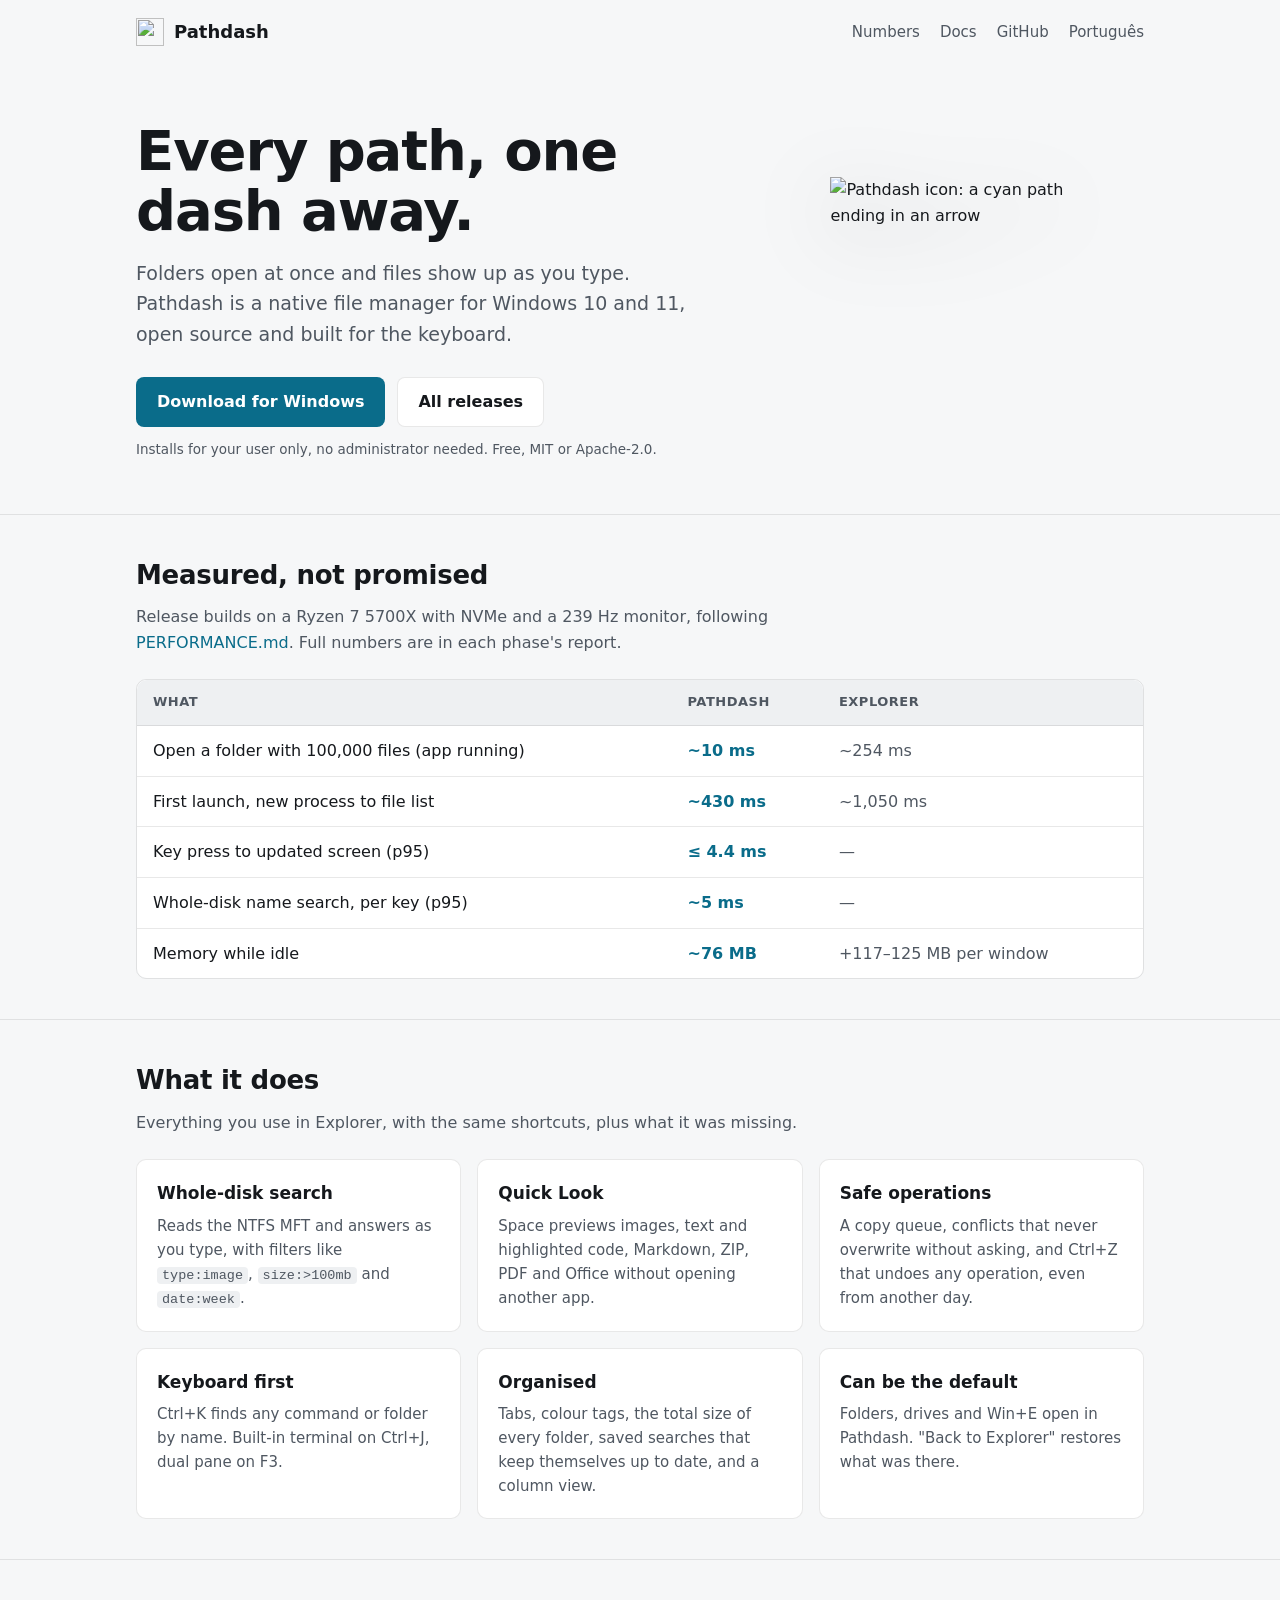
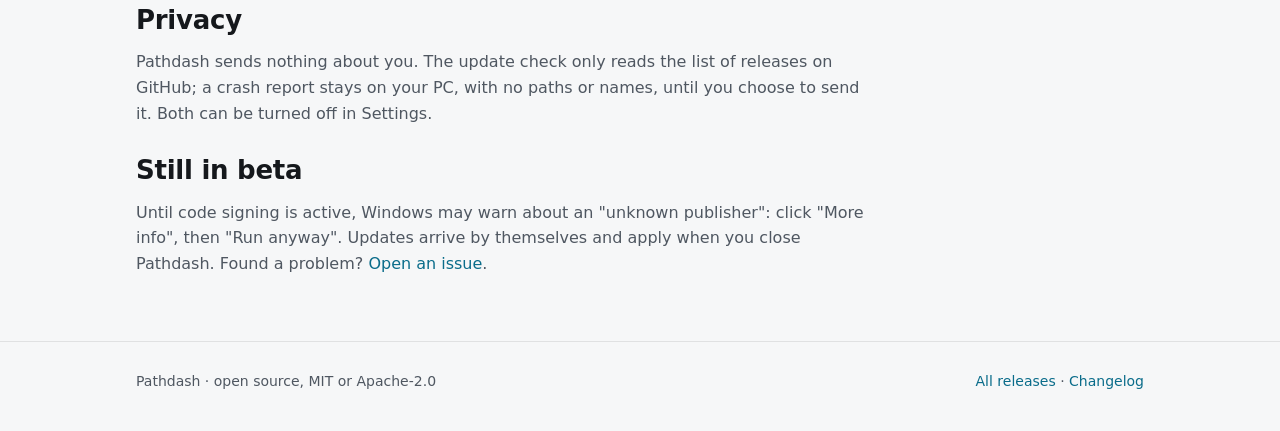
==== site/en/index.html @ e40c9ea8 "T5.3: site do projeto no GitHub Pages (português e inglês) com o guia gerado do GUIA.md" ====
<!doctype html>
<html lang="en">
<head>
<meta charset="utf-8">
<meta name="viewport" content="width=device-width, initial-scale=1">
<title>Pathdash — file manager for Windows</title>
<meta name="description" content="Every path, one dash away. A native, open source file manager for Windows 10 and 11: folders open at once and files show up as you type.">
<link rel="icon" href="../favicon.ico">
<link rel="alternate" hreflang="pt-BR" href="../">
<link rel="stylesheet" href="../style.css">
</head>
<body>
<header class="wrap top">
  <a class="brand" href="./"><img src="../logo.png" alt="">Pathdash</a>
  <nav class="nav">
    <a href="#numbers" class="hide-sm">Numbers</a>
    <a href="https://github.com/heapwraith/fx#readme">Docs</a>
    <a href="https://github.com/heapwraith/fx">GitHub</a>
    <a href="../" hreflang="pt-BR" lang="pt-BR">Português</a>
  </nav>
</header>

<main>
  <div class="wrap hero">
    <div>
      <h1>Every path, one dash away.</h1>
      <p class="lead">Folders open at once and files show up as you type. Pathdash is a native file manager for Windows 10 and 11, open source and built for the keyboard.</p>
      <div class="actions">
        <a class="btn primary" data-download href="https://github.com/heapwraith/fx/releases">Download for Windows</a>
        <a class="btn" href="https://github.com/heapwraith/fx/releases">All releases</a>
      </div>
      <p class="fine"><span lang="en" data-version="Version {v} · {arch} installer, {mb} MB · " hidden></span>Installs for your user only, no administrator needed. Free, MIT or Apache-2.0.</p>
    </div>
    <div class="art"><img src="../logo.png" width="128" height="128" alt="Pathdash icon: a cyan path ending in an arrow"></div>
  </div>

  <section id="numbers">
    <div class="wrap">
      <h2>Measured, not promised</h2>
      <p class="sub">Release builds on a Ryzen 7 5700X with NVMe and a 239 Hz monitor, following <a href="https://github.com/heapwraith/fx/blob/main/docs/PERFORMANCE.md">PERFORMANCE.md</a>. Full numbers are in each phase's report.</p>
      <div class="table-scroll">
        <table class="nums">
          <thead><tr><th>What</th><th>Pathdash</th><th>Explorer</th></tr></thead>
          <tbody>
            <tr><td>Open a folder with 100,000 files (app running)</td><td class="us">~10 ms</td><td class="them">~254 ms</td></tr>
            <tr><td>First launch, new process to file list</td><td class="us">~430 ms</td><td class="them">~1,050 ms</td></tr>
            <tr><td>Key press to updated screen (p95)</td><td class="us">≤ 4.4 ms</td><td class="them">—</td></tr>
            <tr><td>Whole-disk name search, per key (p95)</td><td class="us">~5 ms</td><td class="them">—</td></tr>
            <tr><td>Memory while idle</td><td class="us">~76 MB</td><td class="them">+117–125 MB per window</td></tr>
          </tbody>
        </table>
      </div>
    </div>
  </section>

  <section>
    <div class="wrap">
      <h2>What it does</h2>
      <p class="sub">Everything you use in Explorer, with the same shortcuts, plus what it was missing.</p>
      <div class="grid">
        <div class="card"><h3>Whole-disk search</h3><p>Reads the NTFS MFT and answers as you type, with filters like <code>type:image</code>, <code>size:&gt;100mb</code> and <code>date:week</code>.</p></div>
        <div class="card"><h3>Quick Look</h3><p>Space previews images, text and highlighted code, Markdown, ZIP, PDF and Office without opening another app.</p></div>
        <div class="card"><h3>Safe operations</h3><p>A copy queue, conflicts that never overwrite without asking, and Ctrl+Z that undoes any operation, even from another day.</p></div>
        <div class="card"><h3>Keyboard first</h3><p>Ctrl+K finds any command or folder by name. Built-in terminal on Ctrl+J, dual pane on F3.</p></div>
        <div class="card"><h3>Organised</h3><p>Tabs, colour tags, the total size of every folder, saved searches that keep themselves up to date, and a column view.</p></div>
        <div class="card"><h3>Can be the default</h3><p>Folders, drives and Win+E open in Pathdash. "Back to Explorer" restores what was there.</p></div>
      </div>
    </div>
  </section>

  <section>
    <div class="wrap">
      <h2>Privacy</h2>
      <p class="sub">Pathdash sends nothing about you. The update check only reads the list of releases on GitHub; a crash report stays on your PC, with no paths or names, until you choose to send it. Both can be turned off in Settings.</p>
      <h2>Still in beta</h2>
      <p class="sub">Until code signing is active, Windows may warn about an "unknown publisher": click "More info", then "Run anyway". Updates arrive by themselves and apply when you close Pathdash. Found a problem? <a href="https://github.com/heapwraith/fx/issues/new/choose">Open an issue</a>.</p>
    </div>
  </section>
</main>

<footer>
  <div class="wrap">
    <span>Pathdash · open source, MIT or Apache-2.0</span>
    <span><a href="https://github.com/heapwraith/fx/releases">All releases</a> · <a href="https://github.com/heapwraith/fx/blob/main/CHANGELOG.md">Changelog</a></span>
  </div>
</footer>
<script src="../download.js"></script>
</body>
</html>
---- site/style.css ----
/* Pathdash site. Brand: graphite plate, cyan path (fx-brand skill). Dark by
   default, like the app; light follows the system. */
:root {
  --bg: #121417;
  --surface: #1b1e23;
  --surface-2: #23272d;
  --text: #f1f3f5;
  --muted: #a9b0b9;
  --line: rgba(255, 255, 255, 0.08);
  --accent: #4cd7f0;
  --accent-ink: #04161b;
  --good: #4cd7f0;
  --radius: 10px;
  --max: 1040px;
  color-scheme: dark;
}
@media (prefers-color-scheme: light) {
  :root {
    --bg: #f6f7f8;
    --surface: #ffffff;
    --surface-2: #eef0f2;
    --text: #15181c;
    --muted: #4f5761;
    --line: rgba(0, 0, 0, 0.09);
    --accent: #0a6c8a;
    --accent-ink: #ffffff;
    --good: #0a6c8a;
    color-scheme: light;
  }
}

* { box-sizing: border-box; }
html { -webkit-text-size-adjust: 100%; }
body {
  margin: 0;
  background: var(--bg);
  color: var(--text);
  font: 16px/1.6 "Segoe UI Variable Text", "Segoe UI", system-ui, -apple-system, Roboto, sans-serif;
}
a { color: var(--accent); text-decoration: none; }
a:hover { text-decoration: underline; }
code, kbd {
  font-family: "Cascadia Mono", Consolas, ui-monospace, monospace;
  font-size: 0.9em;
}
kbd {
  padding: 1px 6px;
  border: 1px solid var(--line);
  border-bottom-width: 2px;
  border-radius: 5px;
  background: var(--surface-2);
  white-space: nowrap;
}
code { padding: 1px 5px; border-radius: 4px; background: var(--surface-2); }

.wrap { max-width: var(--max); margin: 0 auto; padding: 0 16px; }

/* Top bar */
.top {
  display: flex; flex-wrap: wrap; align-items: center; justify-content: space-between;
  gap: 16px; padding-top: 18px; padding-bottom: 18px;
}
.brand { display: flex; align-items: center; gap: 10px; color: var(--text); font-weight: 600; font-size: 18px; }
.brand:hover { text-decoration: none; }
.brand img { width: 28px; height: 28px; }
.nav { display: flex; gap: 20px; flex-wrap: wrap; font-size: 15px; }
.nav a { color: var(--muted); }
.nav a:hover { color: var(--text); text-decoration: none; }

/* Hero */
.hero { padding-top: 56px; padding-bottom: 40px; display: grid; gap: 40px; grid-template-columns: minmax(0, 1.2fr) minmax(0, 0.8fr); align-items: center; }
.hero h1 { font-size: clamp(34px, 6vw, 56px); line-height: 1.08; margin: 0 0 16px; letter-spacing: -0.02em; }
.hero p.lead { font-size: 19px; color: var(--muted); margin: 0 0 28px; max-width: 34em; }
.hero .art { display: flex; justify-content: center; }
.hero .art img { width: min(240px, 60vw); height: auto; filter: drop-shadow(0 18px 40px rgba(0, 0, 0, 0.35)); }
.actions { display: flex; gap: 12px; flex-wrap: wrap; align-items: center; }
.btn {
  display: inline-flex; align-items: center; gap: 8px;
  padding: 11px 20px; border-radius: 8px; font-weight: 600;
  border: 1px solid var(--line); background: var(--surface); color: var(--text);
}
.btn:hover { text-decoration: none; background: var(--surface-2); }
.btn.primary { background: var(--accent); color: var(--accent-ink); border-color: transparent; }
.btn.primary:hover { filter: brightness(1.08); background: var(--accent); }
.fine { font-size: 13.5px; color: var(--muted); margin-top: 12px; }

/* Sections */
section { padding: 40px 0; border-top: 1px solid var(--line); }
section h2 { font-size: 26px; margin: 0 0 8px; letter-spacing: -0.01em; }
section > .wrap > p.sub { color: var(--muted); margin: 0 0 24px; max-width: 46em; }

/* Numbers */
table.nums { width: 100%; border-collapse: collapse; background: var(--surface); border-radius: var(--radius); overflow: hidden; }
.nums th, .nums td { text-align: left; padding: 12px 16px; border-bottom: 1px solid var(--line); vertical-align: top; }
.nums thead th { font-size: 13px; text-transform: uppercase; letter-spacing: 0.04em; color: var(--muted); font-weight: 600; background: var(--surface-2); }
.nums tr:last-child td { border-bottom: 0; }
.nums td.us { color: var(--good); font-weight: 600; white-space: nowrap; }
.nums td.them { color: var(--muted); white-space: nowrap; }
.table-scroll { overflow-x: auto; border-radius: var(--radius); border: 1px solid var(--line); }

/* Features */
.grid { display: grid; grid-template-columns: repeat(3, minmax(0, 1fr)); gap: 16px; }
.card { background: var(--surface); border: 1px solid var(--line); border-radius: var(--radius); padding: 20px; }
.card h3 { margin: 0 0 6px; font-size: 17px; }
.card p { margin: 0; color: var(--muted); font-size: 15px; }

/* Guide page */
.doc { max-width: 760px; padding-top: 24px; padding-bottom: 64px; }
.doc pre, .doc table { max-width: 100%; }
.doc code { overflow-wrap: anywhere; }
.doc h1 { font-size: 36px; line-height: 1.15; letter-spacing: -0.02em; margin: 16px 0 12px; }
.doc h2 { font-size: 23px; margin: 40px 0 10px; padding-top: 8px; }
.doc h3 { font-size: 18px; margin: 28px 0 8px; }
.doc p, .doc li { color: var(--text); }
.doc table { width: 100%; border-collapse: collapse; margin: 12px 0 20px; font-size: 15px; }
.doc th, .doc td { text-align: left; padding: 8px 12px; border-bottom: 1px solid var(--line); vertical-align: top; }
.doc thead th { color: var(--muted); font-weight: 600; }
.doc pre { background: var(--surface); padding: 14px 16px; border-radius: 8px; overflow-x: auto; border: 1px solid var(--line); }
.doc pre code { background: none; padding: 0; }

footer { border-top: 1px solid var(--line); padding: 28px 0 40px; color: var(--muted); font-size: 14px; }
footer .wrap { display: flex; justify-content: space-between; gap: 16px; flex-wrap: wrap; }

@media (max-width: 820px) {
  .hero { grid-template-columns: minmax(0, 1fr); padding-top: 24px; gap: 24px; }
  .hero .art { order: -1; justify-content: flex-start; }
  .hero .art img { width: 96px; }
  .grid { grid-template-columns: minmax(0, 1fr); }
  .nav { gap: 14px; }
}
@media (max-width: 480px) {
  .nav a.hide-sm { display: none; }
  .top { padding-top: 14px; padding-bottom: 14px; }
  .brand { font-size: 16px; }
}
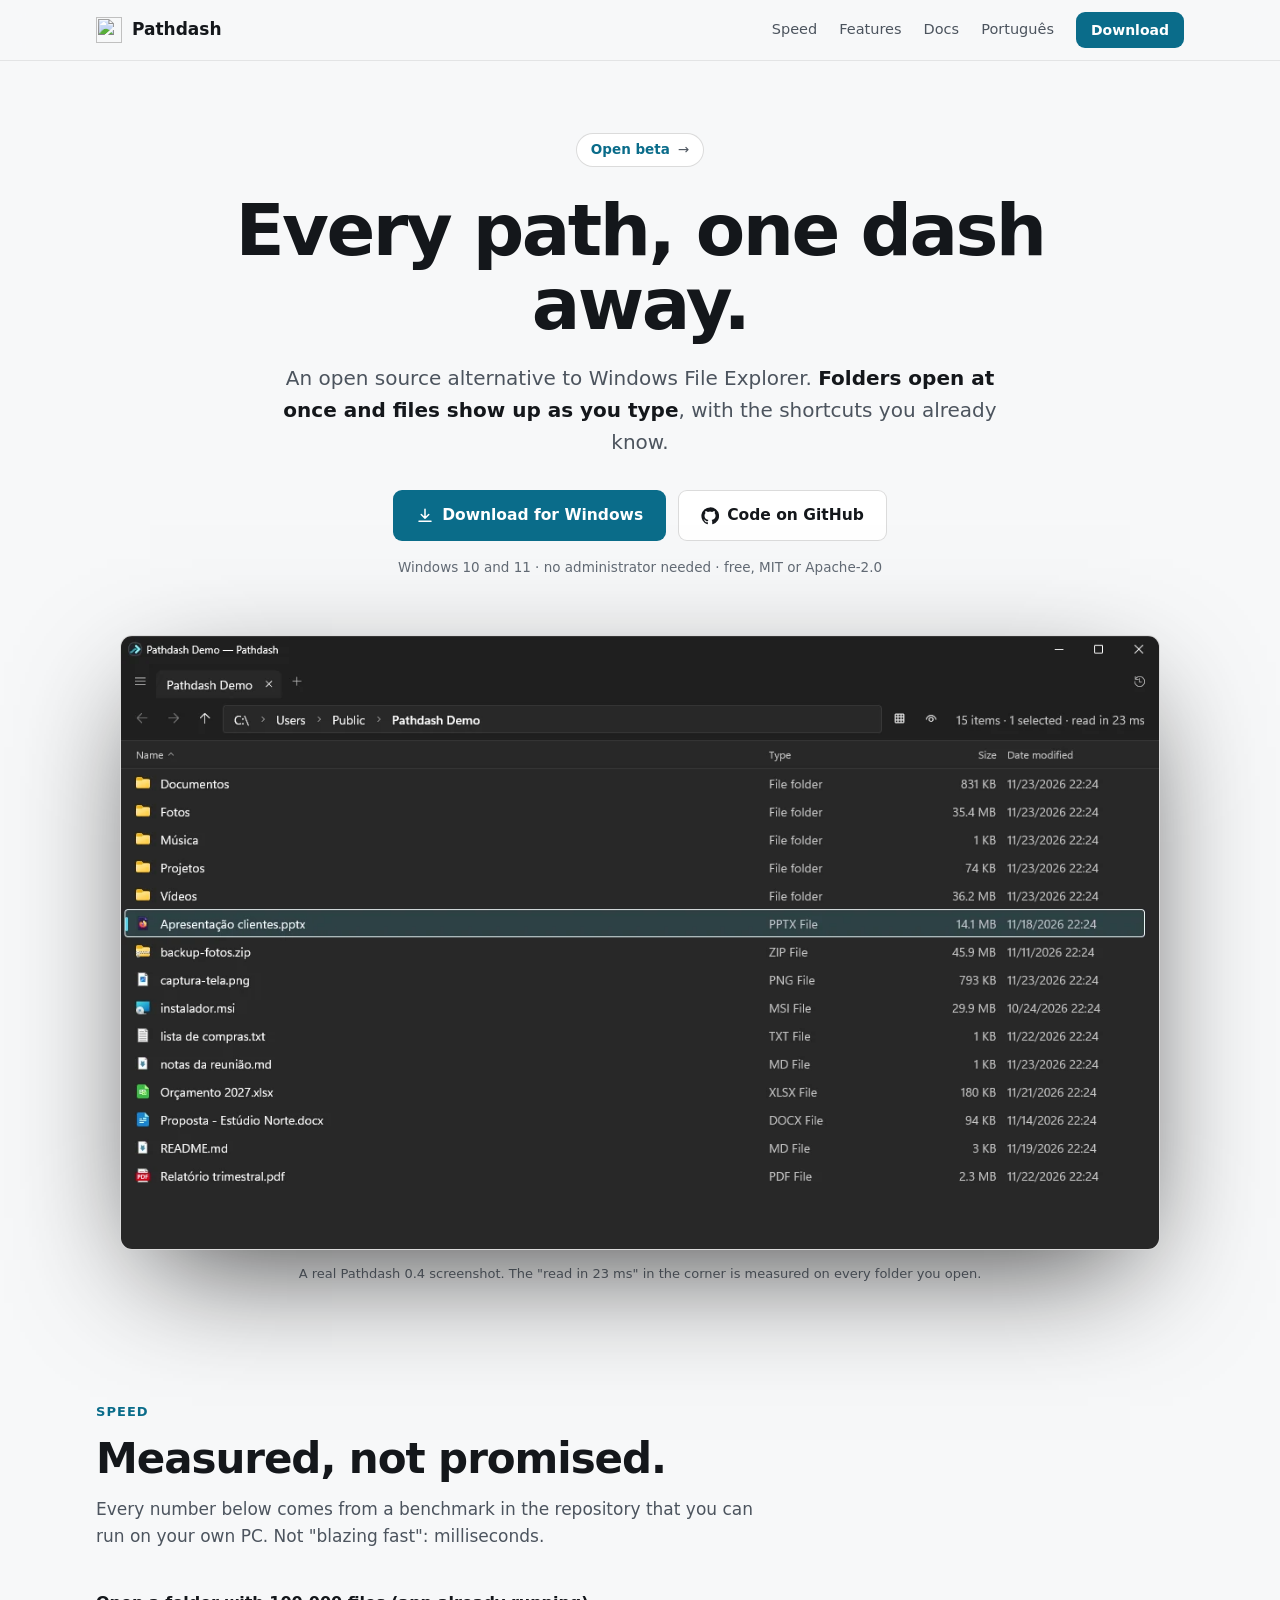
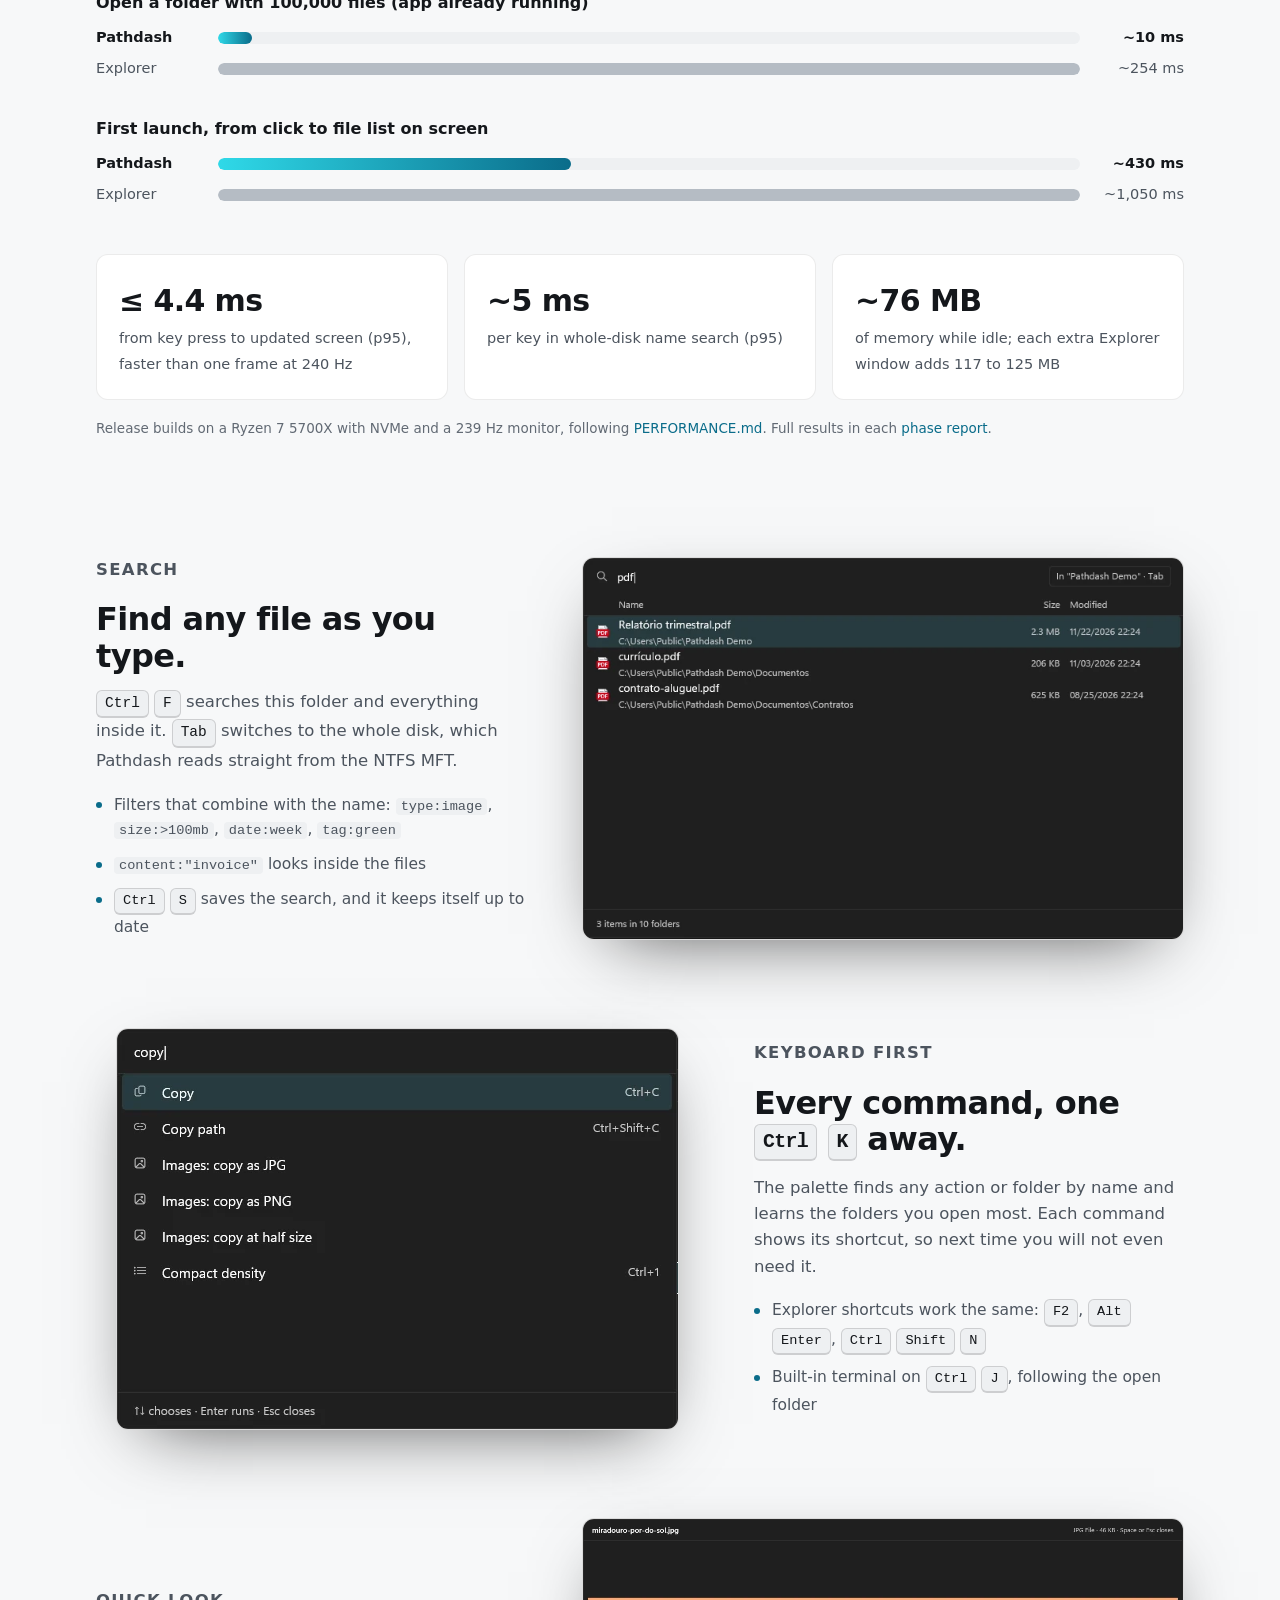
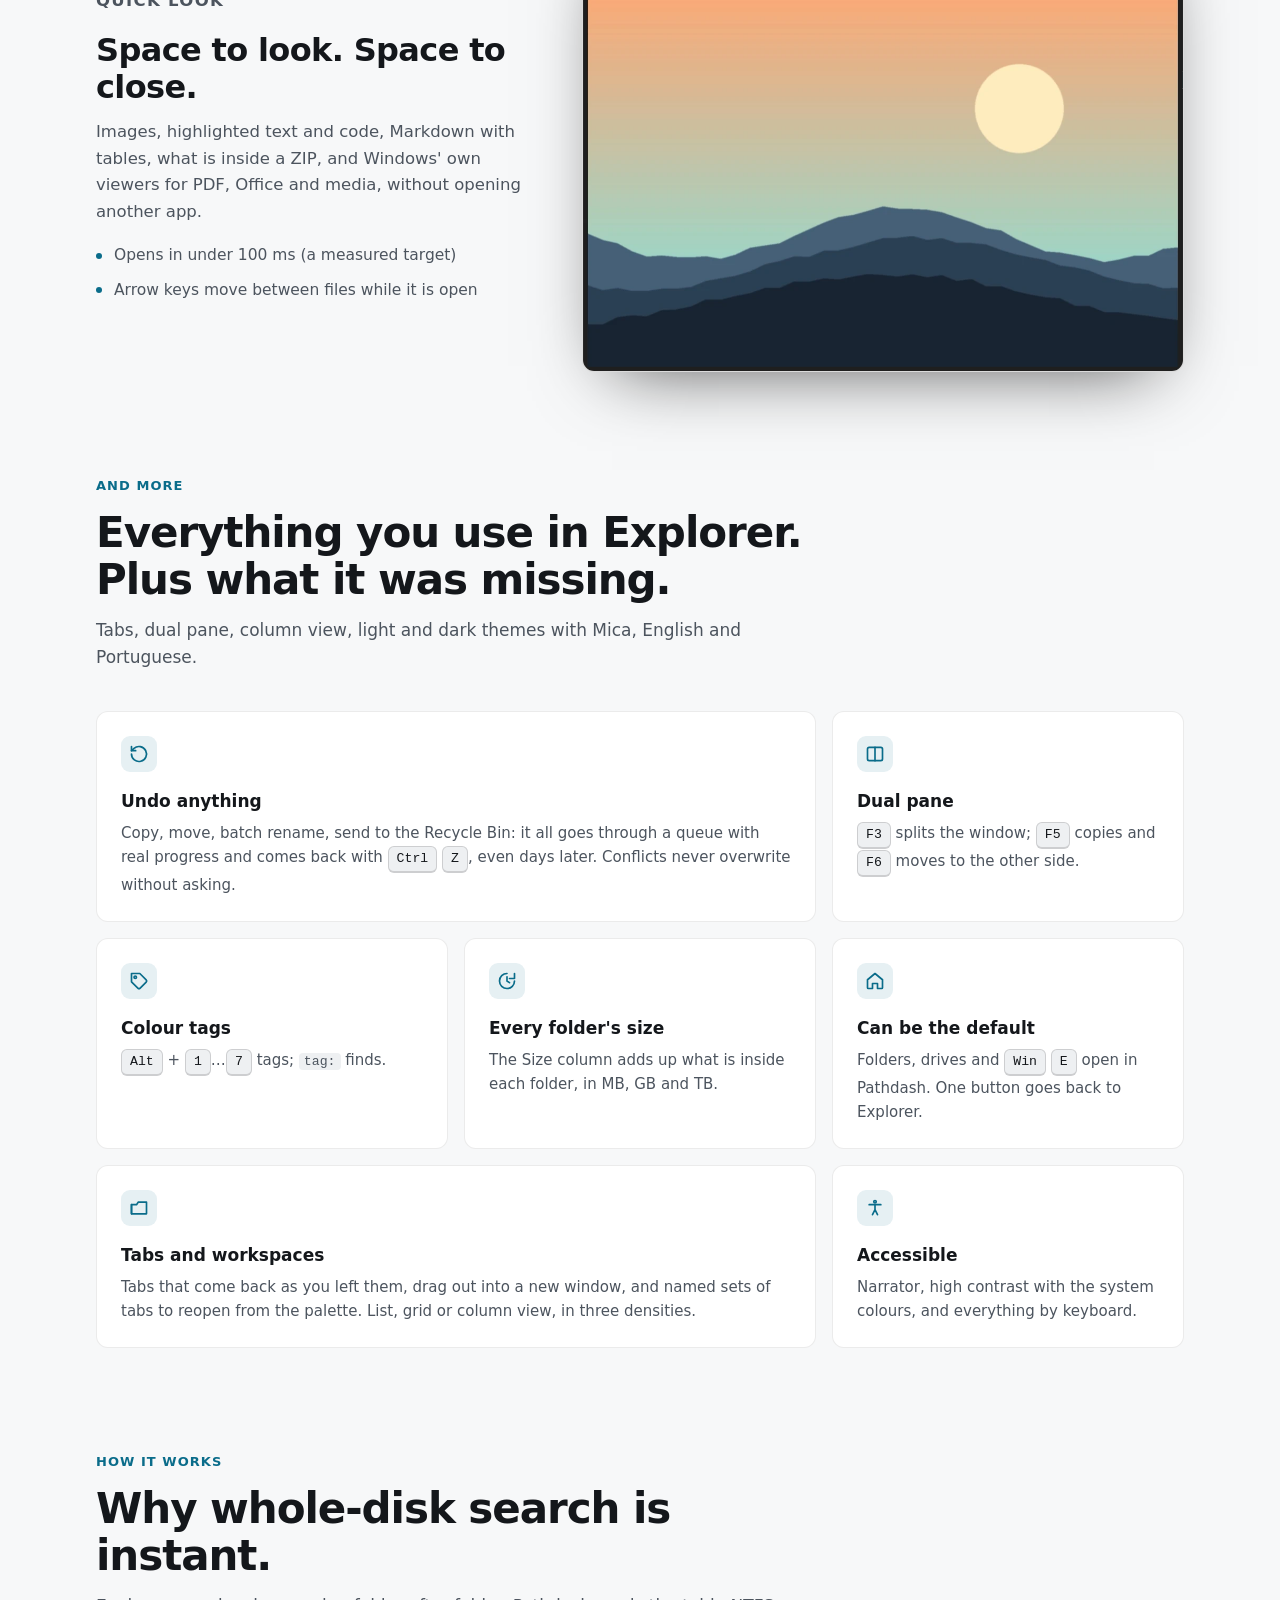
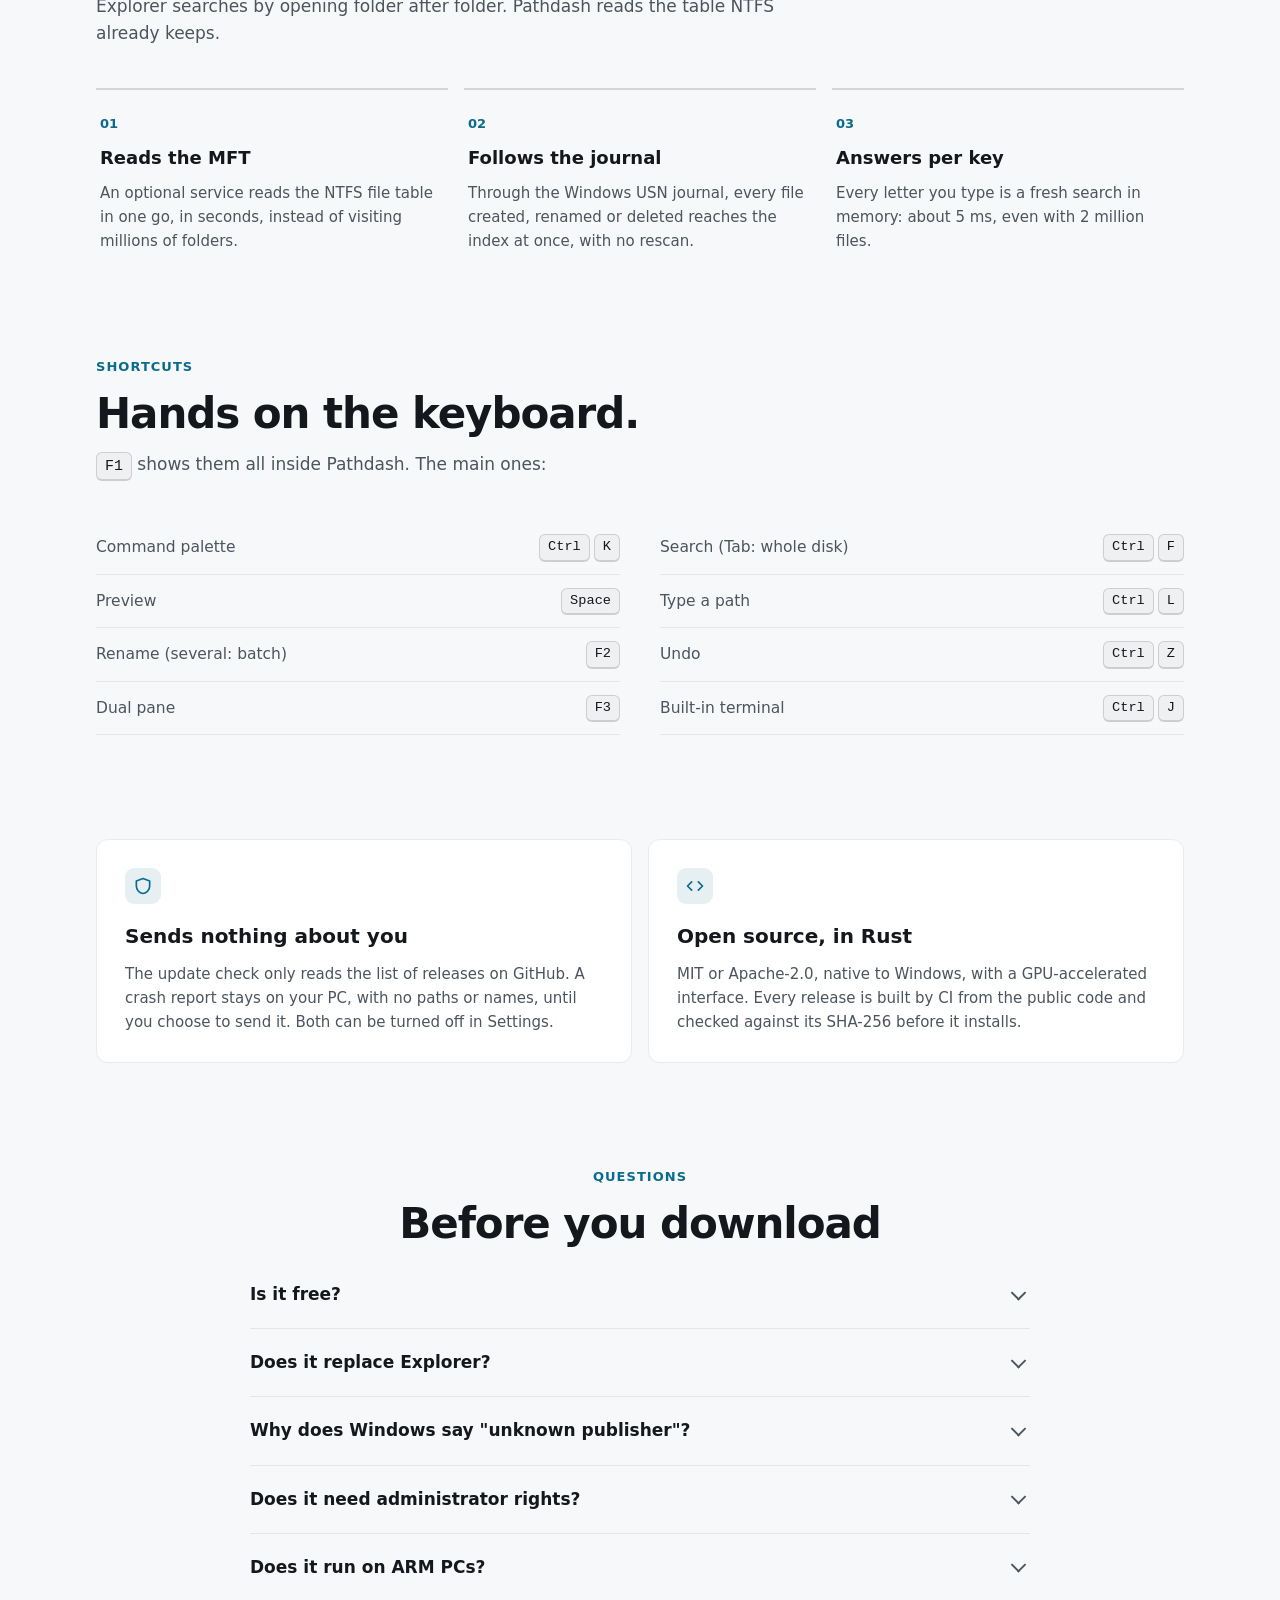
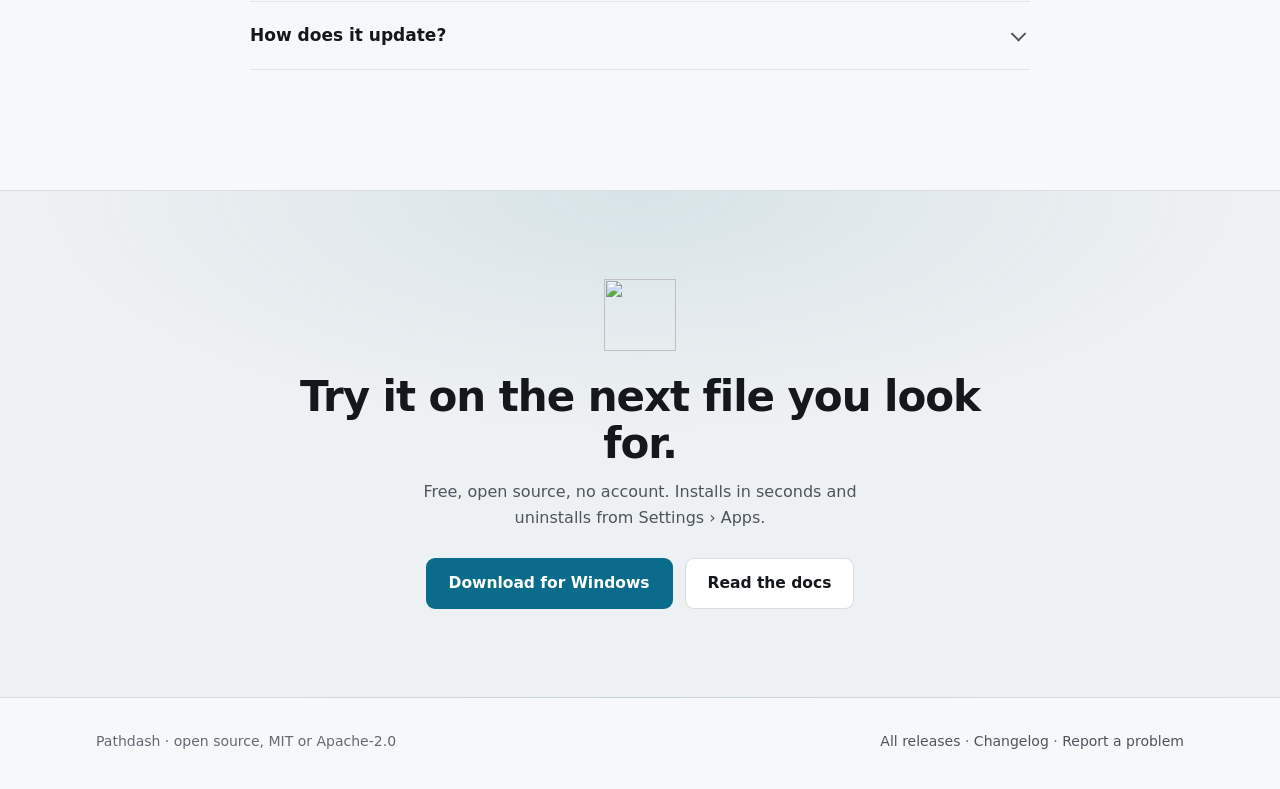
==== commit f10f7330: "Site: página nova no modelo das melhores páginas de software (captura real, comparação medida, recur" ====
--- a/site/en/index.html
+++ b/site/en/index.html
@@ -4,84 +4,246 @@
 <meta charset="utf-8">
 <meta name="viewport" content="width=device-width, initial-scale=1">
 <title>Pathdash — file manager for Windows</title>
-<meta name="description" content="Every path, one dash away. A native, open source file manager for Windows 10 and 11: folders open at once and files show up as you type.">
+<meta name="description" content="Every path, one dash away. An open source alternative to Windows File Explorer: folders open at once and files show up as you type.">
+<meta property="og:title" content="Pathdash — every path, one dash away">
+<meta property="og:description" content="An open source alternative to Windows File Explorer: folders open at once and files show up as you type.">
+<meta property="og:image" content="https://heapwraith.github.io/fx/img/main-en.webp">
+<meta name="theme-color" content="#0e1013">
 <link rel="icon" href="../favicon.ico">
 <link rel="alternate" hreflang="pt-BR" href="../">
 <link rel="stylesheet" href="../style.css">
 </head>
 <body>
-<header class="wrap top">
-  <a class="brand" href="./"><img src="../logo.png" alt="">Pathdash</a>
-  <nav class="nav">
-    <a href="#numbers" class="hide-sm">Numbers</a>
-    <a href="https://github.com/heapwraith/fx#readme">Docs</a>
-    <a href="https://github.com/heapwraith/fx">GitHub</a>
-    <a href="../" hreflang="pt-BR" lang="pt-BR">Português</a>
-  </nav>
-</header>
+<div class="topbar">
+  <header class="wrap top">
+    <a class="brand" href="./"><img src="../logo.png" alt="">Pathdash</a>
+    <nav class="nav">
+      <a href="#speed" class="hide-sm">Speed</a>
+      <a href="#features" class="hide-sm">Features</a>
+      <a href="https://github.com/heapwraith/fx#readme">Docs</a>
+      <a href="../" hreflang="pt-BR" lang="pt-BR" class="hide-sm">Português</a>
+      <a class="btn primary" data-download href="https://github.com/heapwraith/fx/releases">Download</a>
+    </nav>
+  </header>
+</div>
 
 <main>
   <div class="wrap hero">
-    <div>
-      <h1>Every path, one dash away.</h1>
-      <p class="lead">Folders open at once and files show up as you type. Pathdash is a native file manager for Windows 10 and 11, open source and built for the keyboard.</p>
-      <div class="actions">
-        <a class="btn primary" data-download href="https://github.com/heapwraith/fx/releases">Download for Windows</a>
-        <a class="btn" href="https://github.com/heapwraith/fx/releases">All releases</a>
-      </div>
-      <p class="fine"><span lang="en" data-version="Version {v} · {arch} installer, {mb} MB · " hidden></span>Installs for your user only, no administrator needed. Free, MIT or Apache-2.0.</p>
-    </div>
-    <div class="art"><img src="../logo.png" width="128" height="128" alt="Pathdash icon: a cyan path ending in an arrow"></div>
+    <a class="eyebrow" data-release href="https://github.com/heapwraith/fx/releases"><b>Open beta</b><span data-version="Pathdash {v} is out" hidden></span> →</a>
+    <h1>Every path, one dash away.</h1>
+    <p class="lead">An open source alternative to Windows File Explorer. <strong>Folders open at once and files show up as you type</strong>, with the shortcuts you already know.</p>
+    <div class="actions">
+      <a class="btn primary" data-download href="https://github.com/heapwraith/fx/releases">
+        <svg viewBox="0 0 24 24" fill="none" stroke="currentColor" stroke-width="2" stroke-linecap="round" stroke-linejoin="round" aria-hidden="true"><path d="M12 3v12m0 0-5-5m5 5 5-5M4 19h16"/></svg>
+        Download for Windows
+      </a>
+      <a class="btn" href="https://github.com/heapwraith/fx">
+        <svg viewBox="0 0 24 24" fill="currentColor" aria-hidden="true"><path d="M12 .5a11.5 11.5 0 0 0-3.64 22.41c.58.1.79-.25.79-.56v-2c-3.2.7-3.88-1.37-3.88-1.37-.52-1.33-1.28-1.69-1.28-1.69-1.05-.71.08-.7.08-.7 1.16.08 1.77 1.19 1.77 1.19 1.03 1.77 2.7 1.26 3.36.96.1-.75.4-1.26.73-1.55-2.55-.29-5.24-1.28-5.24-5.69 0-1.26.45-2.29 1.19-3.09-.12-.29-.52-1.46.11-3.05 0 0 .97-.31 3.17 1.18a11 11 0 0 1 5.78 0c2.2-1.49 3.17-1.18 3.17-1.18.63 1.59.23 2.76.11 3.05.74.8 1.19 1.83 1.19 3.09 0 4.42-2.7 5.4-5.26 5.68.41.36.78 1.06.78 2.14v3.17c0 .31.21.67.8.56A11.5 11.5 0 0 0 12 .5Z"/></svg>
+        Code on GitHub <span class="count" data-stars hidden></span>
+      </a>
+    </div>
+    <p class="fine"><span data-version="Version {v} · {arch} installer, {mb} MB · " hidden></span>Windows 10 and 11 · no administrator needed · free, MIT or Apache-2.0</p>
+    <div class="shot-glow">
+      <figure class="shot" style="margin-bottom:0">
+        <img src="../img/main-en.webp" width="1184" height="700" alt="Pathdash window showing a folder with documents, photos and projects; the status says 15 items read in 23 ms">
+      </figure>
+    </div>
+    <p class="caption">A real Pathdash 0.4 screenshot. The "read in 23 ms" in the corner is measured on every folder you open.</p>
   </div>
 
-  <section id="numbers">
-    <div class="wrap">
-      <h2>Measured, not promised</h2>
-      <p class="sub">Release builds on a Ryzen 7 5700X with NVMe and a 239 Hz monitor, following <a href="https://github.com/heapwraith/fx/blob/main/docs/PERFORMANCE.md">PERFORMANCE.md</a>. Full numbers are in each phase's report.</p>
-      <div class="table-scroll">
-        <table class="nums">
-          <thead><tr><th>What</th><th>Pathdash</th><th>Explorer</th></tr></thead>
-          <tbody>
-            <tr><td>Open a folder with 100,000 files (app running)</td><td class="us">~10 ms</td><td class="them">~254 ms</td></tr>
-            <tr><td>First launch, new process to file list</td><td class="us">~430 ms</td><td class="them">~1,050 ms</td></tr>
-            <tr><td>Key press to updated screen (p95)</td><td class="us">≤ 4.4 ms</td><td class="them">—</td></tr>
-            <tr><td>Whole-disk name search, per key (p95)</td><td class="us">~5 ms</td><td class="them">—</td></tr>
-            <tr><td>Memory while idle</td><td class="us">~76 MB</td><td class="them">+117–125 MB per window</td></tr>
-          </tbody>
-        </table>
-      </div>
-    </div>
-  </section>
-
-  <section>
-    <div class="wrap">
-      <h2>What it does</h2>
-      <p class="sub">Everything you use in Explorer, with the same shortcuts, plus what it was missing.</p>
-      <div class="grid">
-        <div class="card"><h3>Whole-disk search</h3><p>Reads the NTFS MFT and answers as you type, with filters like <code>type:image</code>, <code>size:&gt;100mb</code> and <code>date:week</code>.</p></div>
-        <div class="card"><h3>Quick Look</h3><p>Space previews images, text and highlighted code, Markdown, ZIP, PDF and Office without opening another app.</p></div>
-        <div class="card"><h3>Safe operations</h3><p>A copy queue, conflicts that never overwrite without asking, and Ctrl+Z that undoes any operation, even from another day.</p></div>
-        <div class="card"><h3>Keyboard first</h3><p>Ctrl+K finds any command or folder by name. Built-in terminal on Ctrl+J, dual pane on F3.</p></div>
-        <div class="card"><h3>Organised</h3><p>Tabs, colour tags, the total size of every folder, saved searches that keep themselves up to date, and a column view.</p></div>
-        <div class="card"><h3>Can be the default</h3><p>Folders, drives and Win+E open in Pathdash. "Back to Explorer" restores what was there.</p></div>
-      </div>
-    </div>
-  </section>
-
-  <section>
-    <div class="wrap">
-      <h2>Privacy</h2>
-      <p class="sub">Pathdash sends nothing about you. The update check only reads the list of releases on GitHub; a crash report stays on your PC, with no paths or names, until you choose to send it. Both can be turned off in Settings.</p>
-      <h2>Still in beta</h2>
-      <p class="sub">Until code signing is active, Windows may warn about an "unknown publisher": click "More info", then "Run anyway". Updates arrive by themselves and apply when you close Pathdash. Found a problem? <a href="https://github.com/heapwraith/fx/issues/new/choose">Open an issue</a>.</p>
-    </div>
-  </section>
+  <section id="speed" class="reveal">
+    <div class="wrap">
+      <p class="kicker">Speed</p>
+      <h2>Measured, not promised.</h2>
+      <p class="sub">Every number below comes from a benchmark in the repository that you can run on your own PC. Not "blazing fast": milliseconds.</p>
+      <div class="bars">
+        <div class="bar-row">
+          <h3>Open a folder with 100,000 files (app already running)</h3>
+          <div class="bar us"><span class="who">Pathdash</span><span class="track"><span class="fill" style="--w: 3.9%"></span></span><span class="val">~10 ms</span></div>
+          <div class="bar"><span class="who">Explorer</span><span class="track"><span class="fill" style="--w: 100%"></span></span><span class="val">~254 ms</span></div>
+        </div>
+        <div class="bar-row">
+          <h3>First launch, from click to file list on screen</h3>
+          <div class="bar us"><span class="who">Pathdash</span><span class="track"><span class="fill" style="--w: 41%"></span></span><span class="val">~430 ms</span></div>
+          <div class="bar"><span class="who">Explorer</span><span class="track"><span class="fill" style="--w: 100%"></span></span><span class="val">~1,050 ms</span></div>
+        </div>
+      </div>
+      <div class="stats">
+        <div class="stat"><b>≤ 4.4 ms</b><span>from key press to updated screen (p95), faster than one frame at 240 Hz</span></div>
+        <div class="stat"><b>~5 ms</b><span>per key in whole-disk name search (p95)</span></div>
+        <div class="stat"><b>~76 MB</b><span>of memory while idle; each extra Explorer window adds 117 to 125 MB</span></div>
+      </div>
+      <p class="method">Release builds on a Ryzen 7 5700X with NVMe and a 239 Hz monitor, following <a href="https://github.com/heapwraith/fx/blob/main/docs/PERFORMANCE.md">PERFORMANCE.md</a>. Full results in each <a href="https://github.com/heapwraith/fx/tree/main/bench/results">phase report</a>.</p>
+    </div>
+  </section>
+
+  <section id="features" class="features">
+    <div class="wrap">
+      <div class="feature reveal">
+        <div class="text">
+          <p class="kicker">Search</p>
+          <h3>Find any file as you type.</h3>
+          <p><kbd>Ctrl</kbd> <kbd>F</kbd> searches this folder and everything inside it. <kbd>Tab</kbd> switches to the whole disk, which Pathdash reads straight from the NTFS MFT.</p>
+          <ul>
+            <li>Filters that combine with the name: <code>type:image</code>, <code>size:&gt;100mb</code>, <code>date:week</code>, <code>tag:green</code></li>
+            <li><code>content:"invoice"</code> looks inside the files</li>
+            <li><kbd>Ctrl</kbd> <kbd>S</kbd> saves the search, and it keeps itself up to date</li>
+          </ul>
+        </div>
+        <div class="frame"><img src="../img/search-en.webp" width="758" height="481" loading="lazy" alt="Search for pdf showing three files found in subfolders, with size and date"></div>
+      </div>
+
+      <div class="feature flip reveal">
+        <div class="text">
+          <p class="kicker">Keyboard first</p>
+          <h3>Every command, one <kbd>Ctrl</kbd> <kbd>K</kbd> away.</h3>
+          <p>The palette finds any action or folder by name and learns the folders you open most. Each command shows its shortcut, so next time you will not even need it.</p>
+          <ul>
+            <li>Explorer shortcuts work the same: <kbd>F2</kbd>, <kbd>Alt</kbd> <kbd>Enter</kbd>, <kbd>Ctrl</kbd> <kbd>Shift</kbd> <kbd>N</kbd></li>
+            <li>Built-in terminal on <kbd>Ctrl</kbd> <kbd>J</kbd>, following the open folder</li>
+          </ul>
+        </div>
+        <div class="frame"><img src="../img/palette-en.webp" width="561" height="400" loading="lazy" alt="Command palette searching for copy, showing Copy, Copy path and their shortcuts"></div>
+      </div>
+
+      <div class="feature reveal">
+        <div class="text">
+          <p class="kicker">Quick Look</p>
+          <h3>Space to look. Space to close.</h3>
+          <p>Images, highlighted text and code, Markdown with tables, what is inside a ZIP, and Windows' own viewers for PDF, Office and media, without opening another app.</p>
+          <ul>
+            <li>Opens in under 100 ms (a measured target)</li>
+            <li>Arrow keys move between files while it is open</li>
+          </ul>
+        </div>
+        <div class="frame"><img src="../img/quicklook-en.webp" width="1137" height="856" loading="lazy" alt="Quick Look showing a photo of a sunset over mountains"></div>
+      </div>
+    </div>
+  </section>
+
+  <section class="reveal">
+    <div class="wrap">
+      <p class="kicker">And more</p>
+      <h2>Everything you use in Explorer. Plus what it was missing.</h2>
+      <p class="sub">Tabs, dual pane, column view, light and dark themes with Mica, English and Portuguese.</p>
+      <div class="bento">
+        <div class="card wide">
+          <div class="ico"><svg viewBox="0 0 24 24" fill="none" stroke="currentColor" stroke-width="2" stroke-linecap="round" stroke-linejoin="round" aria-hidden="true"><path d="M3 12a9 9 0 1 0 3-6.7L3 8"/><path d="M3 3v5h5"/></svg></div>
+          <h3>Undo anything</h3>
+          <p>Copy, move, batch rename, send to the Recycle Bin: it all goes through a queue with real progress and comes back with <kbd>Ctrl</kbd> <kbd>Z</kbd>, even days later. Conflicts never overwrite without asking.</p>
+        </div>
+        <div class="card">
+          <div class="ico"><svg viewBox="0 0 24 24" fill="none" stroke="currentColor" stroke-width="2" stroke-linecap="round" stroke-linejoin="round" aria-hidden="true"><rect x="3" y="4" width="18" height="16" rx="2"/><path d="M12 4v16"/></svg></div>
+          <h3>Dual pane</h3>
+          <p><kbd>F3</kbd> splits the window; <kbd>F5</kbd> copies and <kbd>F6</kbd> moves to the other side.</p>
+        </div>
+        <div class="card">
+          <div class="ico"><svg viewBox="0 0 24 24" fill="none" stroke="currentColor" stroke-width="2" stroke-linecap="round" stroke-linejoin="round" aria-hidden="true"><path d="M20.6 13.4 13.4 20.6a2 2 0 0 1-2.8 0L3 13V3h10l7.6 7.6a2 2 0 0 1 0 2.8Z"/><circle cx="7.5" cy="7.5" r="1.5"/></svg></div>
+          <h3>Colour tags</h3>
+          <p><kbd>Alt</kbd> + <kbd>1</kbd>…<kbd>7</kbd> tags; <code>tag:</code> finds.</p>
+        </div>
+        <div class="card">
+          <div class="ico"><svg viewBox="0 0 24 24" fill="none" stroke="currentColor" stroke-width="2" stroke-linecap="round" stroke-linejoin="round" aria-hidden="true"><path d="M21 12a9 9 0 1 1-9-9"/><path d="M21 3v6h-6"/><path d="M12 7v5l3 2"/></svg></div>
+          <h3>Every folder's size</h3>
+          <p>The Size column adds up what is inside each folder, in MB, GB and TB.</p>
+        </div>
+        <div class="card">
+          <div class="ico"><svg viewBox="0 0 24 24" fill="none" stroke="currentColor" stroke-width="2" stroke-linecap="round" stroke-linejoin="round" aria-hidden="true"><path d="M3 10.5 12 3l9 7.5V20a1 1 0 0 1-1 1h-5v-6H9v6H4a1 1 0 0 1-1-1Z"/></svg></div>
+          <h3>Can be the default</h3>
+          <p>Folders, drives and <kbd>Win</kbd> <kbd>E</kbd> open in Pathdash. One button goes back to Explorer.</p>
+        </div>
+        <div class="card wide">
+          <div class="ico"><svg viewBox="0 0 24 24" fill="none" stroke="currentColor" stroke-width="2" stroke-linecap="round" stroke-linejoin="round" aria-hidden="true"><path d="M3 8h6l2-3h10v14H3Z"/><path d="M3 8v11"/></svg></div>
+          <h3>Tabs and workspaces</h3>
+          <p>Tabs that come back as you left them, drag out into a new window, and named sets of tabs to reopen from the palette. List, grid or column view, in three densities.</p>
+        </div>
+        <div class="card">
+          <div class="ico"><svg viewBox="0 0 24 24" fill="none" stroke="currentColor" stroke-width="2" stroke-linecap="round" stroke-linejoin="round" aria-hidden="true"><circle cx="12" cy="4.5" r="1.5"/><path d="M5 8h14M12 8v6m0 0-3 6m3-6 3 6"/></svg></div>
+          <h3>Accessible</h3>
+          <p>Narrator, high contrast with the system colours, and everything by keyboard.</p>
+        </div>
+      </div>
+    </div>
+  </section>
+
+  <section class="reveal">
+    <div class="wrap">
+      <p class="kicker">How it works</p>
+      <h2>Why whole-disk search is instant.</h2>
+      <p class="sub">Explorer searches by opening folder after folder. Pathdash reads the table NTFS already keeps.</p>
+      <div class="steps">
+        <div class="step"><h3>Reads the MFT</h3><p>An optional service reads the NTFS file table in one go, in seconds, instead of visiting millions of folders.</p></div>
+        <div class="step"><h3>Follows the journal</h3><p>Through the Windows USN journal, every file created, renamed or deleted reaches the index at once, with no rescan.</p></div>
+        <div class="step"><h3>Answers per key</h3><p>Every letter you type is a fresh search in memory: about 5 ms, even with 2 million files.</p></div>
+      </div>
+    </div>
+  </section>
+
+  <section class="reveal">
+    <div class="wrap">
+      <p class="kicker">Shortcuts</p>
+      <h2>Hands on the keyboard.</h2>
+      <p class="sub"><kbd>F1</kbd> shows them all inside Pathdash. The main ones:</p>
+      <div class="keys">
+        <div class="key"><span>Command palette</span><span><kbd>Ctrl</kbd><kbd>K</kbd></span></div>
+        <div class="key"><span>Search (Tab: whole disk)</span><span><kbd>Ctrl</kbd><kbd>F</kbd></span></div>
+        <div class="key"><span>Preview</span><span><kbd>Space</kbd></span></div>
+        <div class="key"><span>Type a path</span><span><kbd>Ctrl</kbd><kbd>L</kbd></span></div>
+        <div class="key"><span>Rename (several: batch)</span><span><kbd>F2</kbd></span></div>
+        <div class="key"><span>Undo</span><span><kbd>Ctrl</kbd><kbd>Z</kbd></span></div>
+        <div class="key"><span>Dual pane</span><span><kbd>F3</kbd></span></div>
+        <div class="key"><span>Built-in terminal</span><span><kbd>Ctrl</kbd><kbd>J</kbd></span></div>
+      </div>
+    </div>
+  </section>
+
+  <section class="reveal">
+    <div class="wrap pair">
+      <div class="card">
+        <div class="ico"><svg viewBox="0 0 24 24" fill="none" stroke="currentColor" stroke-width="2" stroke-linecap="round" stroke-linejoin="round" aria-hidden="true"><path d="M12 3 4 6v6c0 4.5 3.4 8.3 8 9 4.6-.7 8-4.5 8-9V6Z"/></svg></div>
+        <h3>Sends nothing about you</h3>
+        <p>The update check only reads the list of releases on GitHub. A crash report stays on your PC, with no paths or names, until you choose to send it. Both can be turned off in Settings.</p>
+      </div>
+      <div class="card">
+        <div class="ico"><svg viewBox="0 0 24 24" fill="none" stroke="currentColor" stroke-width="2" stroke-linecap="round" stroke-linejoin="round" aria-hidden="true"><path d="m8 7-5 5 5 5M16 7l5 5-5 5"/></svg></div>
+        <h3>Open source, in Rust</h3>
+        <p>MIT or Apache-2.0, native to Windows, with a GPU-accelerated interface. Every release is built by CI from the public code and checked against its SHA-256 before it installs.</p>
+      </div>
+    </div>
+  </section>
+
+  <section class="reveal">
+    <div class="wrap">
+      <div class="center">
+        <p class="kicker">Questions</p>
+        <h2>Before you download</h2>
+      </div>
+      <div class="faq">
+        <details><summary>Is it free?</summary><p>Yes, and open source (MIT or Apache-2.0). There is no paid version and no account to create.</p></details>
+        <details><summary>Does it replace Explorer?</summary><p>Only if you want it to. In Settings › System, "Use Pathdash" makes folders, drives and Win+E open in it; "Back to Explorer" restores exactly what was there. Otherwise the two live side by side.</p></details>
+        <details><summary>Why does Windows say "unknown publisher"?</summary><p>Pathdash is not code-signed yet (it is in progress). Click "More info", then "Run anyway". Installers downloaded by the updater are checked against the SHA-256 published with each release.</p></details>
+        <details><summary>Does it need administrator rights?</summary><p>Not to install or use it: it installs for your user only. Only whole-disk search, which is optional, asks once to install the service that reads the MFT.</p></details>
+        <details><summary>Does it run on ARM PCs?</summary><p>Yes. Every release has x64 and ARM64 installers, and this page downloads the right one for your PC.</p></details>
+        <details><summary>How does it update?</summary><p>Once a day it looks for a new version on GitHub, downloads and checks it in the background, and installs it when you close the app. You can turn this off in Settings › Updates.</p></details>
+      </div>
+    </div>
+  </section>
+
+  <div class="final reveal">
+    <img src="../logo.png" width="72" height="72" alt="">
+    <h2>Try it on the next file you look for.</h2>
+    <p>Free, open source, no account. Installs in seconds and uninstalls from Settings › Apps.</p>
+    <div class="actions">
+      <a class="btn primary" data-download href="https://github.com/heapwraith/fx/releases">Download for Windows</a>
+      <a class="btn" href="https://github.com/heapwraith/fx#readme">Read the docs</a>
+    </div>
+  </div>
 </main>
 
 <footer>
   <div class="wrap">
     <span>Pathdash · open source, MIT or Apache-2.0</span>
-    <span><a href="https://github.com/heapwraith/fx/releases">All releases</a> · <a href="https://github.com/heapwraith/fx/blob/main/CHANGELOG.md">Changelog</a></span>
+    <span><a href="https://github.com/heapwraith/fx/releases">All releases</a> · <a href="https://github.com/heapwraith/fx/blob/main/CHANGELOG.md">Changelog</a> · <a href="https://github.com/heapwraith/fx/issues/new/choose">Report a problem</a></span>
   </div>
 </footer>
 <script src="../download.js"></script>
--- a/site/style.css
+++ b/site/style.css
@@ -1,135 +1,264 @@
 /* Pathdash site. Brand: graphite plate, cyan path (fx-brand skill). Dark by
    default, like the app; light follows the system. */
 :root {
-  --bg: #121417;
-  --surface: #1b1e23;
-  --surface-2: #23272d;
+  --bg: #0e1013;
+  --bg-2: #13161a;
+  --surface: #181b20;
+  --surface-2: #20242a;
   --text: #f1f3f5;
-  --muted: #a9b0b9;
+  --muted: #a3abb5;
+  --faint: #7d8690;
   --line: rgba(255, 255, 255, 0.08);
+  --line-2: rgba(255, 255, 255, 0.14);
   --accent: #4cd7f0;
+  --accent-soft: rgba(76, 215, 240, 0.14);
   --accent-ink: #04161b;
-  --good: #4cd7f0;
-  --radius: 10px;
-  --max: 1040px;
+  --them: #5b636d;
+  --radius: 12px;
+  --max: 1120px;
   color-scheme: dark;
 }
 @media (prefers-color-scheme: light) {
   :root {
-    --bg: #f6f7f8;
+    --bg: #f7f8f9;
+    --bg-2: #eef1f3;
     --surface: #ffffff;
     --surface-2: #eef0f2;
-    --text: #15181c;
-    --muted: #4f5761;
-    --line: rgba(0, 0, 0, 0.09);
+    --text: #14171b;
+    --muted: #4c545e;
+    --faint: #626a74;
+    --line: rgba(0, 0, 0, 0.08);
+    --line-2: rgba(0, 0, 0, 0.14);
     --accent: #0a6c8a;
+    --accent-soft: rgba(10, 108, 138, 0.10);
     --accent-ink: #ffffff;
-    --good: #0a6c8a;
+    --them: #b5bcc4;
     color-scheme: light;
   }
 }
 
 * { box-sizing: border-box; }
-html { -webkit-text-size-adjust: 100%; }
+html { -webkit-text-size-adjust: 100%; scroll-behavior: smooth; }
 body {
   margin: 0;
   background: var(--bg);
   color: var(--text);
   font: 16px/1.6 "Segoe UI Variable Text", "Segoe UI", system-ui, -apple-system, Roboto, sans-serif;
-}
+  -webkit-font-smoothing: antialiased;
+}
+img { max-width: 100%; height: auto; display: block; }
 a { color: var(--accent); text-decoration: none; }
 a:hover { text-decoration: underline; }
-code, kbd {
-  font-family: "Cascadia Mono", Consolas, ui-monospace, monospace;
-  font-size: 0.9em;
-}
+code, kbd { font-family: "Cascadia Mono", Consolas, ui-monospace, monospace; font-size: 0.88em; }
+code { padding: 1px 5px; border-radius: 4px; background: var(--surface-2); }
 kbd {
-  padding: 1px 6px;
-  border: 1px solid var(--line);
+  display: inline-block;
+  min-width: 26px;
+  padding: 2px 8px;
+  border: 1px solid var(--line-2);
   border-bottom-width: 2px;
-  border-radius: 5px;
+  border-radius: 6px;
   background: var(--surface-2);
+  color: var(--text);
+  text-align: center;
   white-space: nowrap;
-}
-code { padding: 1px 5px; border-radius: 4px; background: var(--surface-2); }
-
-.wrap { max-width: var(--max); margin: 0 auto; padding: 0 16px; }
+  line-height: 1.5;
+}
+
+.wrap { max-width: var(--max); margin: 0 auto; padding-left: 16px; padding-right: 16px; }
 
 /* Top bar */
-.top {
-  display: flex; flex-wrap: wrap; align-items: center; justify-content: space-between;
-  gap: 16px; padding-top: 18px; padding-bottom: 18px;
-}
-.brand { display: flex; align-items: center; gap: 10px; color: var(--text); font-weight: 600; font-size: 18px; }
+.topbar {
+  position: sticky; top: 0; z-index: 10;
+  background: color-mix(in srgb, var(--bg) 82%, transparent);
+  backdrop-filter: saturate(1.4) blur(12px);
+  -webkit-backdrop-filter: saturate(1.4) blur(12px);
+  border-bottom: 1px solid var(--line);
+}
+.top { display: flex; align-items: center; justify-content: space-between; gap: 16px; height: 60px; }
+.brand { display: flex; align-items: center; gap: 10px; color: var(--text); font-weight: 650; font-size: 17px; }
 .brand:hover { text-decoration: none; }
-.brand img { width: 28px; height: 28px; }
-.nav { display: flex; gap: 20px; flex-wrap: wrap; font-size: 15px; }
+.brand img { width: 26px; height: 26px; }
+.nav { display: flex; align-items: center; gap: 22px; font-size: 14.5px; }
 .nav a { color: var(--muted); }
 .nav a:hover { color: var(--text); text-decoration: none; }
-
-/* Hero */
-.hero { padding-top: 56px; padding-bottom: 40px; display: grid; gap: 40px; grid-template-columns: minmax(0, 1.2fr) minmax(0, 0.8fr); align-items: center; }
-.hero h1 { font-size: clamp(34px, 6vw, 56px); line-height: 1.08; margin: 0 0 16px; letter-spacing: -0.02em; }
-.hero p.lead { font-size: 19px; color: var(--muted); margin: 0 0 28px; max-width: 34em; }
-.hero .art { display: flex; justify-content: center; }
-.hero .art img { width: min(240px, 60vw); height: auto; filter: drop-shadow(0 18px 40px rgba(0, 0, 0, 0.35)); }
-.actions { display: flex; gap: 12px; flex-wrap: wrap; align-items: center; }
+.nav .btn { padding: 6px 14px; font-size: 14px; color: var(--accent-ink); }
+
+/* Buttons */
 .btn {
-  display: inline-flex; align-items: center; gap: 8px;
-  padding: 11px 20px; border-radius: 8px; font-weight: 600;
-  border: 1px solid var(--line); background: var(--surface); color: var(--text);
+  display: inline-flex; align-items: center; justify-content: center; gap: 8px;
+  padding: 12px 22px; border-radius: 9px; font-weight: 600; font-size: 15.5px;
+  border: 1px solid var(--line-2); background: var(--surface); color: var(--text);
+  transition: background 0.15s, transform 0.15s, filter 0.15s;
 }
 .btn:hover { text-decoration: none; background: var(--surface-2); }
+.btn:active { transform: translateY(1px); }
 .btn.primary { background: var(--accent); color: var(--accent-ink); border-color: transparent; }
 .btn.primary:hover { filter: brightness(1.08); background: var(--accent); }
-.fine { font-size: 13.5px; color: var(--muted); margin-top: 12px; }
+.btn svg { width: 18px; height: 18px; flex: none; }
+.btn .count { color: var(--muted); font-weight: 500; }
+
+/* Hero */
+.hero { text-align: center; padding-top: 72px; }
+.eyebrow {
+  display: inline-flex; align-items: center; gap: 8px;
+  padding: 5px 14px; margin-bottom: 26px;
+  border: 1px solid var(--line-2); border-radius: 999px;
+  background: var(--surface); color: var(--muted); font-size: 13.5px;
+}
+.eyebrow:hover { text-decoration: none; color: var(--text); }
+.eyebrow b { color: var(--accent); font-weight: 600; }
+.hero h1 {
+  font-size: clamp(38px, 7vw, 72px); line-height: 1.04; letter-spacing: -0.035em;
+  margin: 0 auto 20px; max-width: 13em; font-weight: 700;
+}
+.hero .lead { font-size: clamp(17px, 2.2vw, 20px); color: var(--muted); margin: 0 auto 32px; max-width: 36em; }
+.hero .lead strong { color: var(--text); font-weight: 600; }
+.actions { display: flex; gap: 12px; flex-wrap: wrap; justify-content: center; }
+.fine { font-size: 13.5px; color: var(--faint); margin: 16px 0 0; }
+
+.shot-glow { position: relative; isolation: isolate; }
+.shot-glow::before {
+  content: ""; position: absolute; left: 8%; right: 8%; top: 40px; height: 75%;
+  background: radial-gradient(closest-side, rgba(76, 215, 240, 0.20), transparent);
+  filter: blur(40px); z-index: -1;
+}
+.shot {
+  position: relative; margin: 56px auto 0; max-width: 1040px;
+  border-radius: 12px; border: 1px solid var(--line-2);
+  background: var(--surface); overflow: hidden;
+  box-shadow: 0 40px 120px -30px rgba(0, 0, 0, 0.75);
+}
+.caption { font-size: 13px; color: var(--faint); margin-top: 14px; text-align: center; }
 
 /* Sections */
-section { padding: 40px 0; border-top: 1px solid var(--line); }
-section h2 { font-size: 26px; margin: 0 0 8px; letter-spacing: -0.01em; }
-section > .wrap > p.sub { color: var(--muted); margin: 0 0 24px; max-width: 46em; }
-
-/* Numbers */
-table.nums { width: 100%; border-collapse: collapse; background: var(--surface); border-radius: var(--radius); overflow: hidden; }
-.nums th, .nums td { text-align: left; padding: 12px 16px; border-bottom: 1px solid var(--line); vertical-align: top; }
-.nums thead th { font-size: 13px; text-transform: uppercase; letter-spacing: 0.04em; color: var(--muted); font-weight: 600; background: var(--surface-2); }
-.nums tr:last-child td { border-bottom: 0; }
-.nums td.us { color: var(--good); font-weight: 600; white-space: nowrap; }
-.nums td.them { color: var(--muted); white-space: nowrap; }
-.table-scroll { overflow-x: auto; border-radius: var(--radius); border: 1px solid var(--line); }
-
-/* Features */
-.grid { display: grid; grid-template-columns: repeat(3, minmax(0, 1fr)); gap: 16px; }
-.card { background: var(--surface); border: 1px solid var(--line); border-radius: var(--radius); padding: 20px; }
+section { padding: 104px 0 0; }
+.kicker { font-size: 13px; font-weight: 600; letter-spacing: 0.08em; text-transform: uppercase; color: var(--accent); margin: 0 0 12px; }
+h2 { font-size: clamp(28px, 4vw, 42px); line-height: 1.12; letter-spacing: -0.025em; margin: 0 0 14px; max-width: 18em; }
+.sub { color: var(--muted); font-size: 17px; margin: 0 0 40px; max-width: 40em; }
+.center { text-align: center; }
+.center h2, .center .sub { margin-left: auto; margin-right: auto; }
+
+/* Comparison bars */
+.bars { display: grid; gap: 28px; }
+.bar-row h3 { font-size: 16px; font-weight: 600; margin: 0 0 10px; }
+.bar { display: grid; grid-template-columns: 110px minmax(0, 1fr) 92px; align-items: center; gap: 12px; margin-bottom: 8px; font-size: 14.5px; }
+.bar .who { color: var(--muted); }
+.bar .track { height: 12px; border-radius: 6px; background: var(--surface-2); overflow: hidden; }
+.bar .fill { display: block; height: 100%; border-radius: 6px; background: var(--them); width: var(--w); transform-origin: left; }
+.bar.us .fill { background: linear-gradient(90deg, #2fd9e8, var(--accent)); }
+.bar.us .who, .bar.us .val { color: var(--text); font-weight: 600; }
+.bar .val { text-align: right; color: var(--muted); font-variant-numeric: tabular-nums; }
+.stats { display: grid; grid-template-columns: repeat(3, minmax(0, 1fr)); gap: 16px; margin-top: 40px; }
+.stat { padding: 22px; border: 1px solid var(--line); border-radius: var(--radius); background: var(--surface); }
+.stat b { display: block; font-size: 30px; letter-spacing: -0.02em; font-variant-numeric: tabular-nums; }
+.stat span { color: var(--muted); font-size: 14.5px; }
+.method { font-size: 13.5px; color: var(--faint); margin-top: 18px; }
+
+/* Feature rows */
+.feature { display: grid; grid-template-columns: minmax(0, 5fr) minmax(0, 7fr); gap: 56px; align-items: center; padding-top: 88px; }
+.feature.flip { grid-template-columns: minmax(0, 7fr) minmax(0, 5fr); }
+.feature.flip .text { order: 2; }
+.feature h3 { font-size: clamp(24px, 3vw, 32px); letter-spacing: -0.02em; line-height: 1.15; margin: 0 0 14px; }
+.feature p { color: var(--muted); margin: 0 0 18px; font-size: 16.5px; }
+.feature ul { list-style: none; padding: 0; margin: 0; display: grid; gap: 10px; color: var(--muted); font-size: 15.5px; }
+.feature li { position: relative; padding-left: 18px; }
+.feature li::before { content: ""; position: absolute; left: 0; top: 0.62em; width: 6px; height: 6px; border-radius: 50%; background: var(--accent); }
+.feature h3 kbd { font-size: 0.62em; vertical-align: 0.18em; }
+.features .feature:first-child { padding-top: 0; }
+.frame { justify-self: center; border-radius: var(--radius); border: 1px solid var(--line-2); overflow: hidden; background: var(--surface); box-shadow: 0 24px 70px -30px rgba(0, 0, 0, 0.7); }
+
+/* Bento */
+.bento { display: grid; grid-template-columns: repeat(3, minmax(0, 1fr)); gap: 16px; }
+.card { background: var(--surface); border: 1px solid var(--line); border-radius: var(--radius); padding: 24px; }
+.card.wide { grid-column: span 2; }
+.card .ico { width: 36px; height: 36px; border-radius: 9px; display: grid; place-items: center; background: var(--accent-soft); color: var(--accent); margin-bottom: 16px; }
+.card .ico svg { width: 20px; height: 20px; }
 .card h3 { margin: 0 0 6px; font-size: 17px; }
 .card p { margin: 0; color: var(--muted); font-size: 15px; }
 
+/* Steps */
+.steps { display: grid; grid-template-columns: repeat(3, minmax(0, 1fr)); gap: 16px; counter-reset: step; }
+.step { padding: 24px 4px 0; border-top: 2px solid var(--line-2); }
+.step::before { counter-increment: step; content: counter(step, decimal-leading-zero); display: block; font-size: 13px; font-weight: 700; color: var(--accent); margin-bottom: 10px; font-variant-numeric: tabular-nums; }
+.step h3 { margin: 0 0 8px; font-size: 18px; }
+.step p { margin: 0; color: var(--muted); font-size: 15px; }
+
+/* Keys */
+.keys { display: grid; grid-template-columns: repeat(2, minmax(0, 1fr)); gap: 0 40px; }
+.key { display: flex; justify-content: space-between; align-items: center; gap: 16px; padding: 12px 0; border-bottom: 1px solid var(--line); font-size: 15.5px; }
+.key span { color: var(--muted); }
+.key kbd + kbd { margin-left: 4px; }
+
+/* Two cards */
+.pair { display: grid; grid-template-columns: repeat(2, minmax(0, 1fr)); gap: 16px; }
+.pair .card { padding: 28px; }
+.pair .card h3 { font-size: 20px; margin-bottom: 10px; }
+
+/* FAQ */
+.faq { max-width: 780px; margin: 0 auto; }
+.faq details { border-bottom: 1px solid var(--line); }
+.faq summary {
+  cursor: pointer; list-style: none; padding: 20px 36px 20px 0; position: relative;
+  font-weight: 600; font-size: 17px;
+}
+.faq summary::-webkit-details-marker { display: none; }
+.faq summary::after {
+  content: ""; position: absolute; right: 6px; top: 50%; width: 9px; height: 9px;
+  border-right: 2px solid var(--muted); border-bottom: 2px solid var(--muted);
+  transform: translateY(-70%) rotate(45deg); transition: transform 0.2s;
+}
+.faq details[open] summary::after { transform: translateY(-30%) rotate(-135deg); }
+.faq details p { margin: 0 0 20px; color: var(--muted); }
+.faq summary:focus-visible, .btn:focus-visible, a:focus-visible { outline: 2px solid var(--accent); outline-offset: 3px; border-radius: 6px; }
+
+/* Final call */
+.final {
+  margin-top: 120px; padding: 88px 16px; text-align: center;
+  background: radial-gradient(600px 240px at 50% 0%, var(--accent-soft), transparent), var(--bg-2);
+  border-top: 1px solid var(--line); border-bottom: 1px solid var(--line);
+}
+.final img { width: 72px; height: 72px; margin: 0 auto 22px; }
+.final h2 { margin: 0 auto 12px; }
+.final p { color: var(--muted); margin: 0 auto 28px; max-width: 32em; }
+
 /* Guide page */
 .doc { max-width: 760px; padding-top: 24px; padding-bottom: 64px; }
-.doc pre, .doc table { max-width: 100%; }
-.doc code { overflow-wrap: anywhere; }
 .doc h1 { font-size: 36px; line-height: 1.15; letter-spacing: -0.02em; margin: 16px 0 12px; }
 .doc h2 { font-size: 23px; margin: 40px 0 10px; padding-top: 8px; }
 .doc h3 { font-size: 18px; margin: 28px 0 8px; }
-.doc p, .doc li { color: var(--text); }
 .doc table { width: 100%; border-collapse: collapse; margin: 12px 0 20px; font-size: 15px; }
 .doc th, .doc td { text-align: left; padding: 8px 12px; border-bottom: 1px solid var(--line); vertical-align: top; }
 .doc thead th { color: var(--muted); font-weight: 600; }
 .doc pre { background: var(--surface); padding: 14px 16px; border-radius: 8px; overflow-x: auto; border: 1px solid var(--line); }
 .doc pre code { background: none; padding: 0; }
-
-footer { border-top: 1px solid var(--line); padding: 28px 0 40px; color: var(--muted); font-size: 14px; }
+.doc pre, .doc table { max-width: 100%; }
+.doc code { overflow-wrap: anywhere; }
+
+footer { padding: 32px 0 44px; color: var(--faint); font-size: 14px; }
 footer .wrap { display: flex; justify-content: space-between; gap: 16px; flex-wrap: wrap; }
-
-@media (max-width: 820px) {
-  .hero { grid-template-columns: minmax(0, 1fr); padding-top: 24px; gap: 24px; }
-  .hero .art { order: -1; justify-content: flex-start; }
-  .hero .art img { width: 96px; }
-  .grid { grid-template-columns: minmax(0, 1fr); }
+footer a { color: var(--muted); }
+
+/* Reveal on scroll (only when the script runs and motion is welcome) */
+@media (prefers-reduced-motion: no-preference) {
+  .js .reveal { opacity: 0; transform: translateY(18px); transition: opacity 0.6s ease, transform 0.6s cubic-bezier(0.22, 1, 0.36, 1); }
+  .js .reveal.in { opacity: 1; transform: none; }
+  .js .bar .fill { transform: scaleX(0); transition: transform 0.9s cubic-bezier(0.22, 1, 0.36, 1) 0.15s; }
+  .js .in .bar .fill { transform: scaleX(1); }
+}
+
+@media (max-width: 880px) {
+  .feature, .feature.flip { grid-template-columns: minmax(0, 1fr); gap: 28px; padding-top: 64px; }
+  .feature.flip .text { order: 0; }
+  .bento, .steps, .stats { grid-template-columns: minmax(0, 1fr); }
+  .card.wide { grid-column: auto; }
+  .keys, .pair { grid-template-columns: minmax(0, 1fr); }
+  section { padding-top: 72px; }
+  .hero { padding-top: 48px; }
+}
+@media (max-width: 560px) {
+  .nav a.hide-sm { display: none; }
   .nav { gap: 14px; }
-}
-@media (max-width: 480px) {
-  .nav a.hide-sm { display: none; }
-  .top { padding-top: 14px; padding-bottom: 14px; }
-  .brand { font-size: 16px; }
-}
+  .bar { grid-template-columns: 82px minmax(0, 1fr) 70px; font-size: 13.5px; }
+  .shot { margin-top: 36px; border-radius: 8px; }
+}
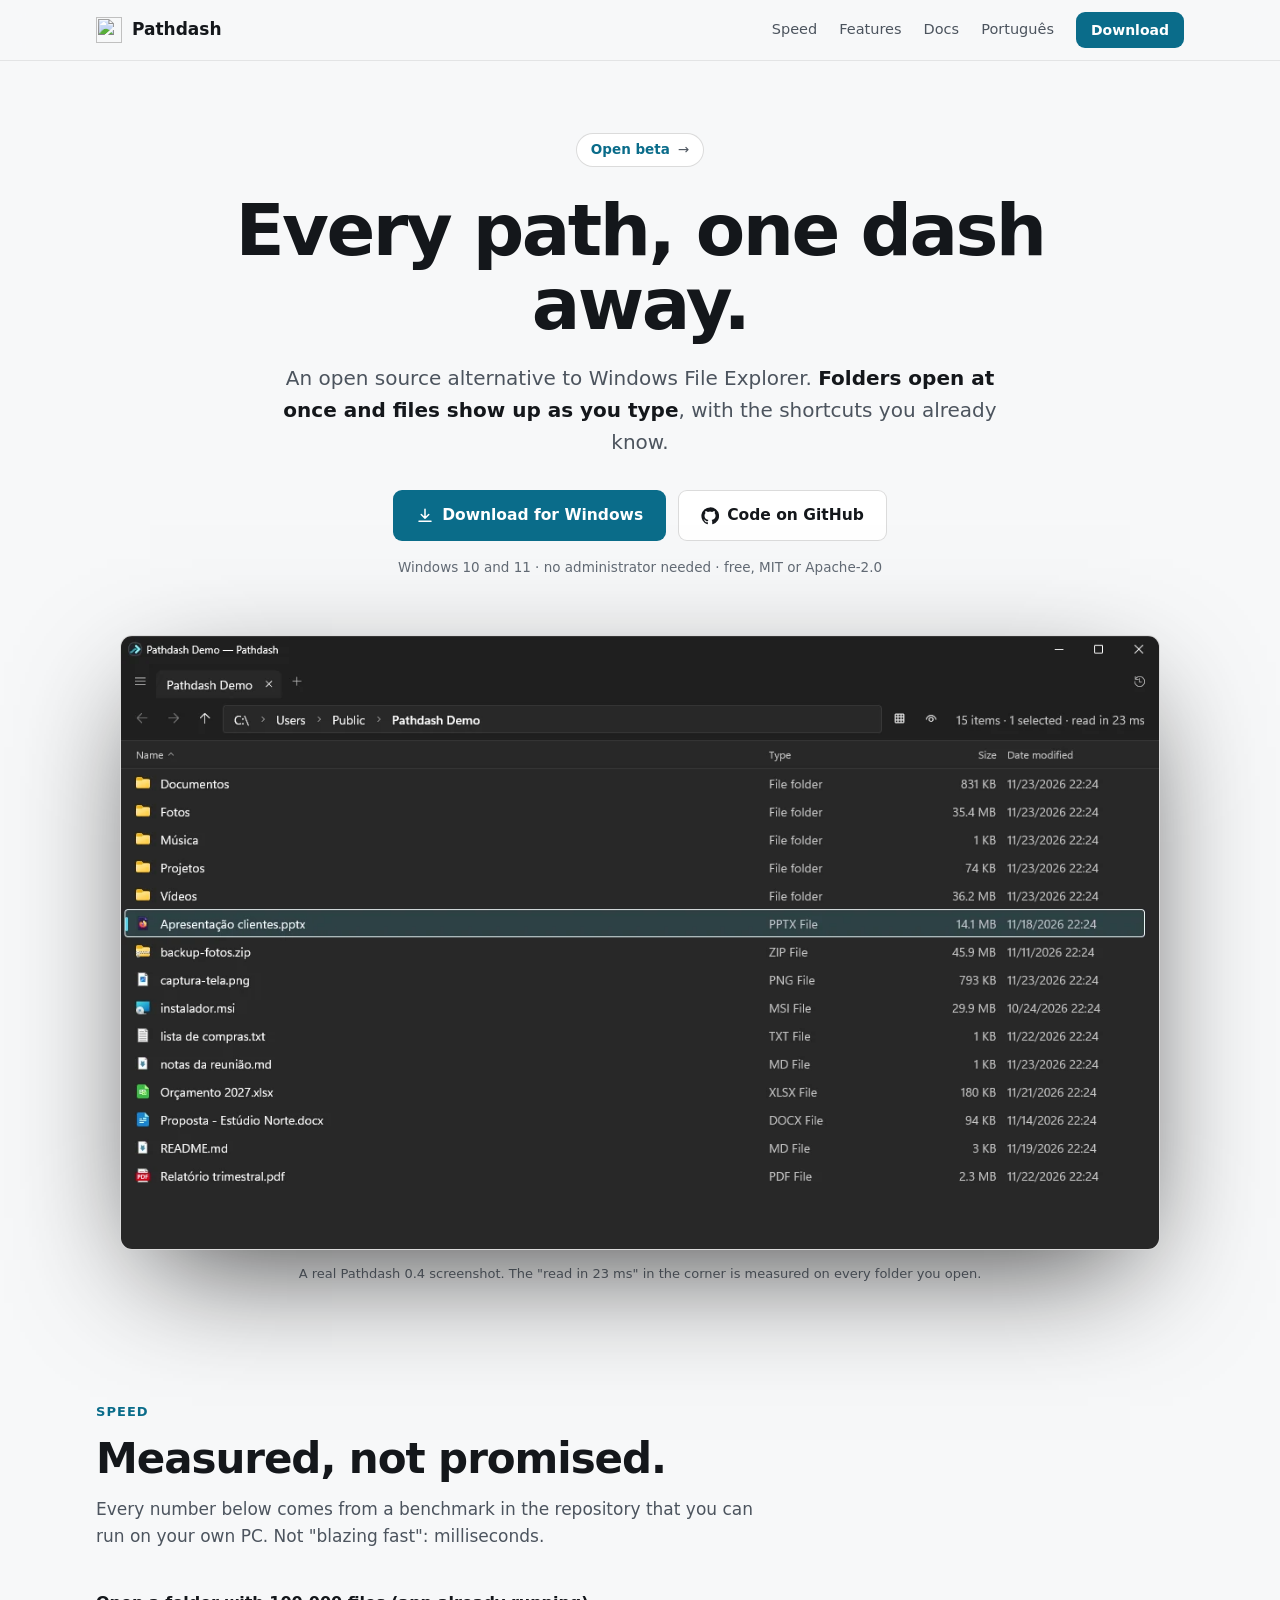
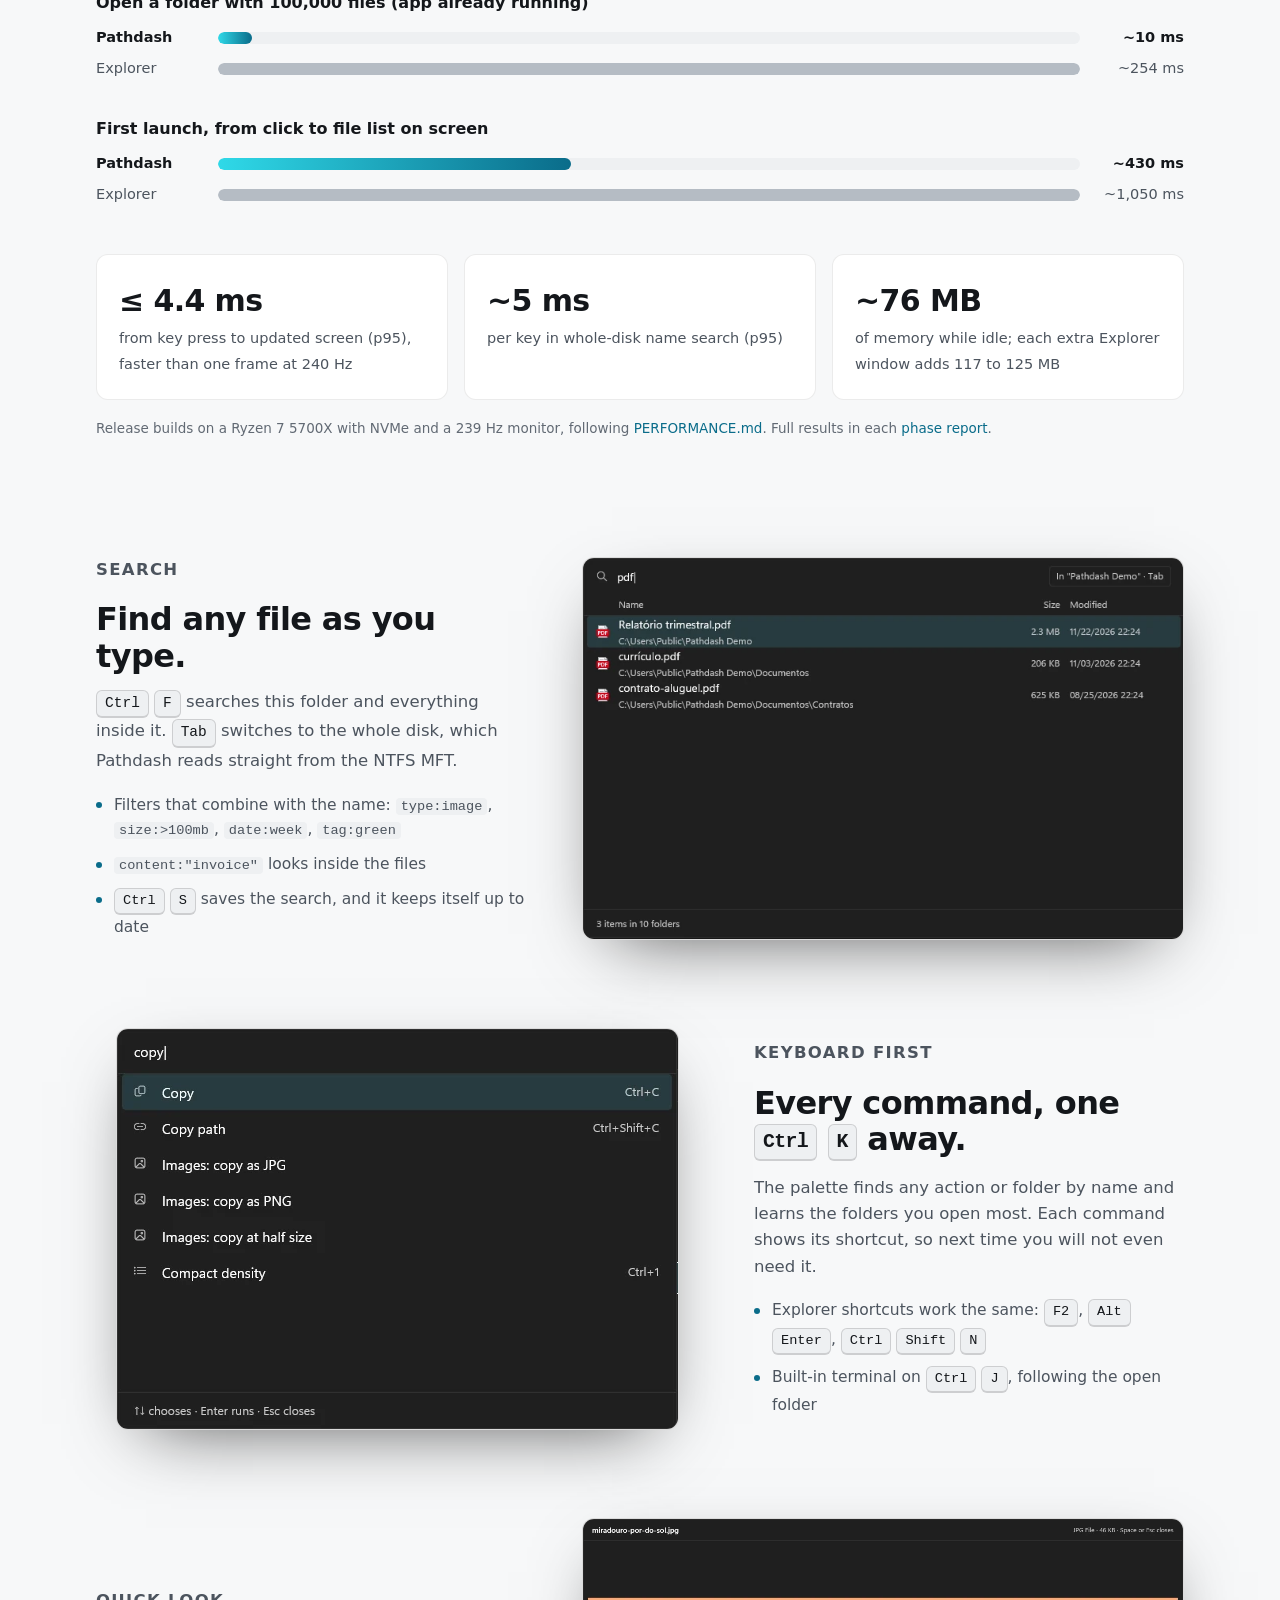
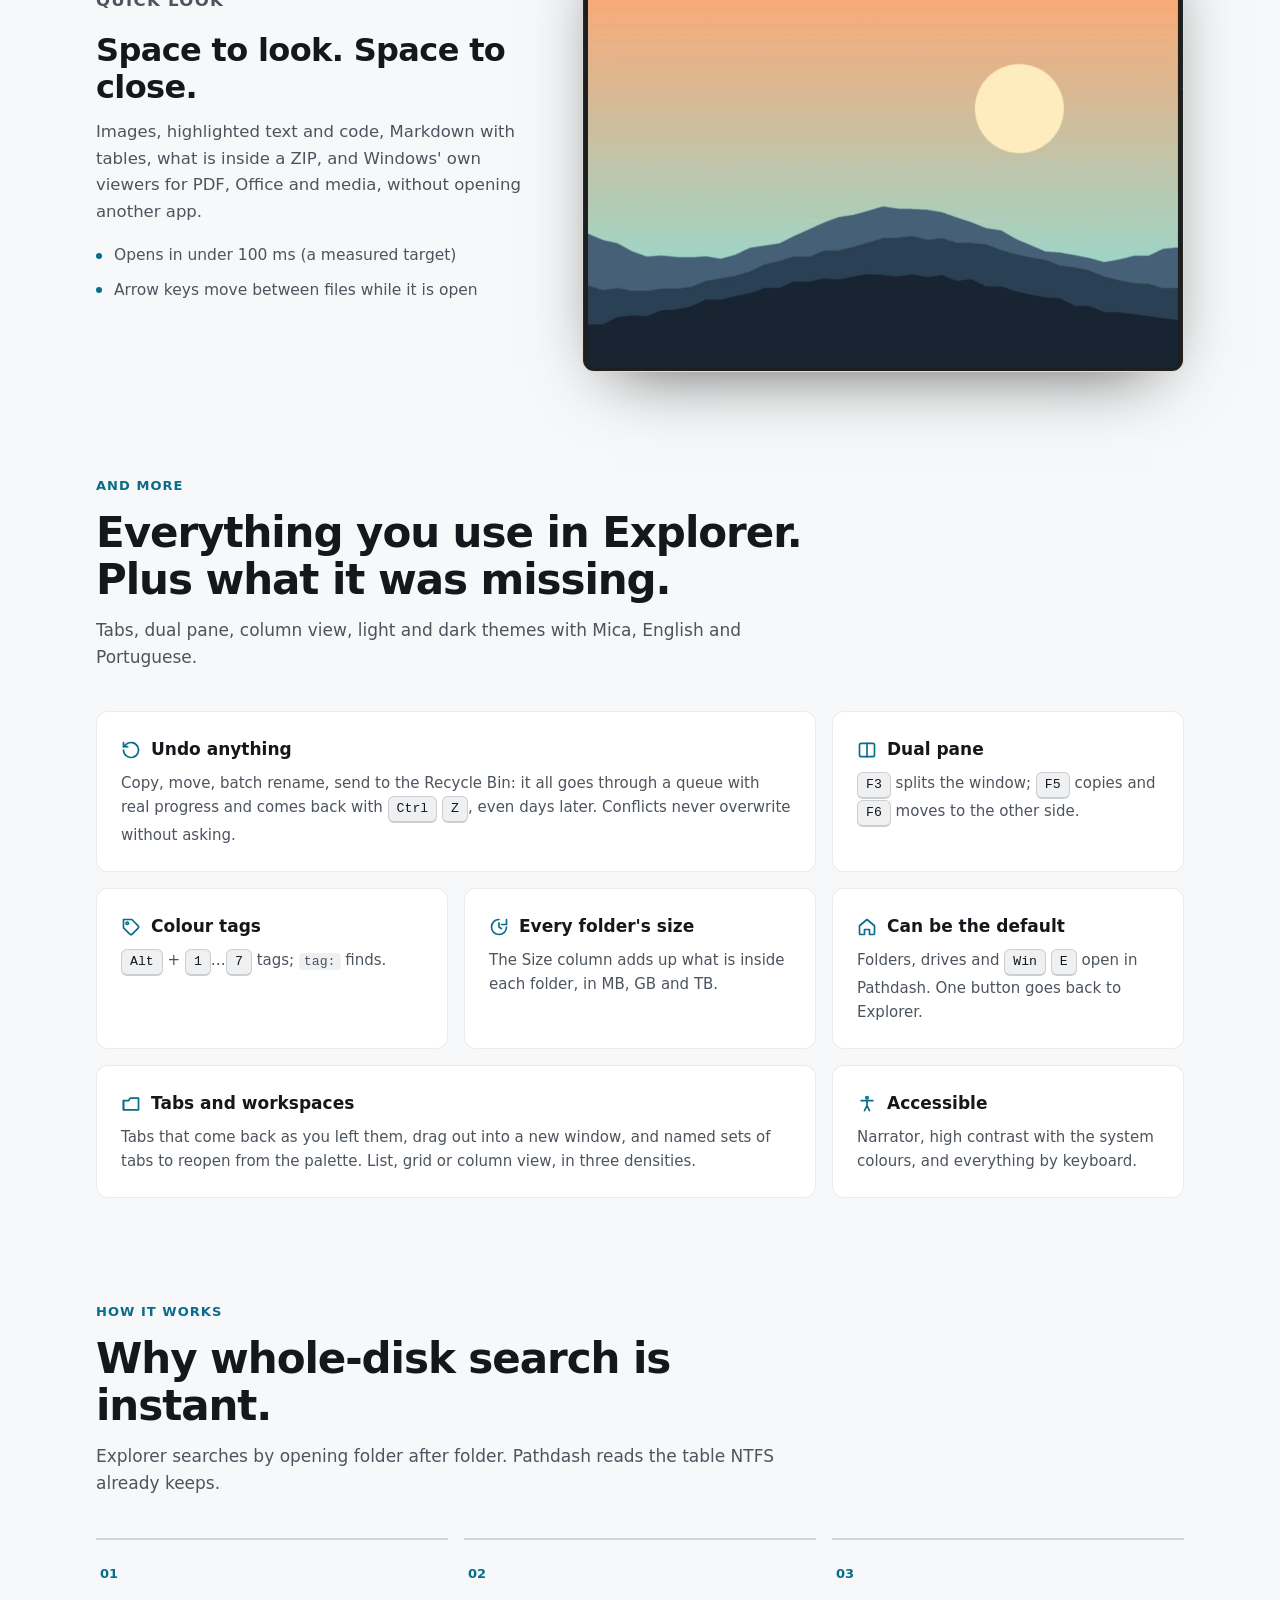
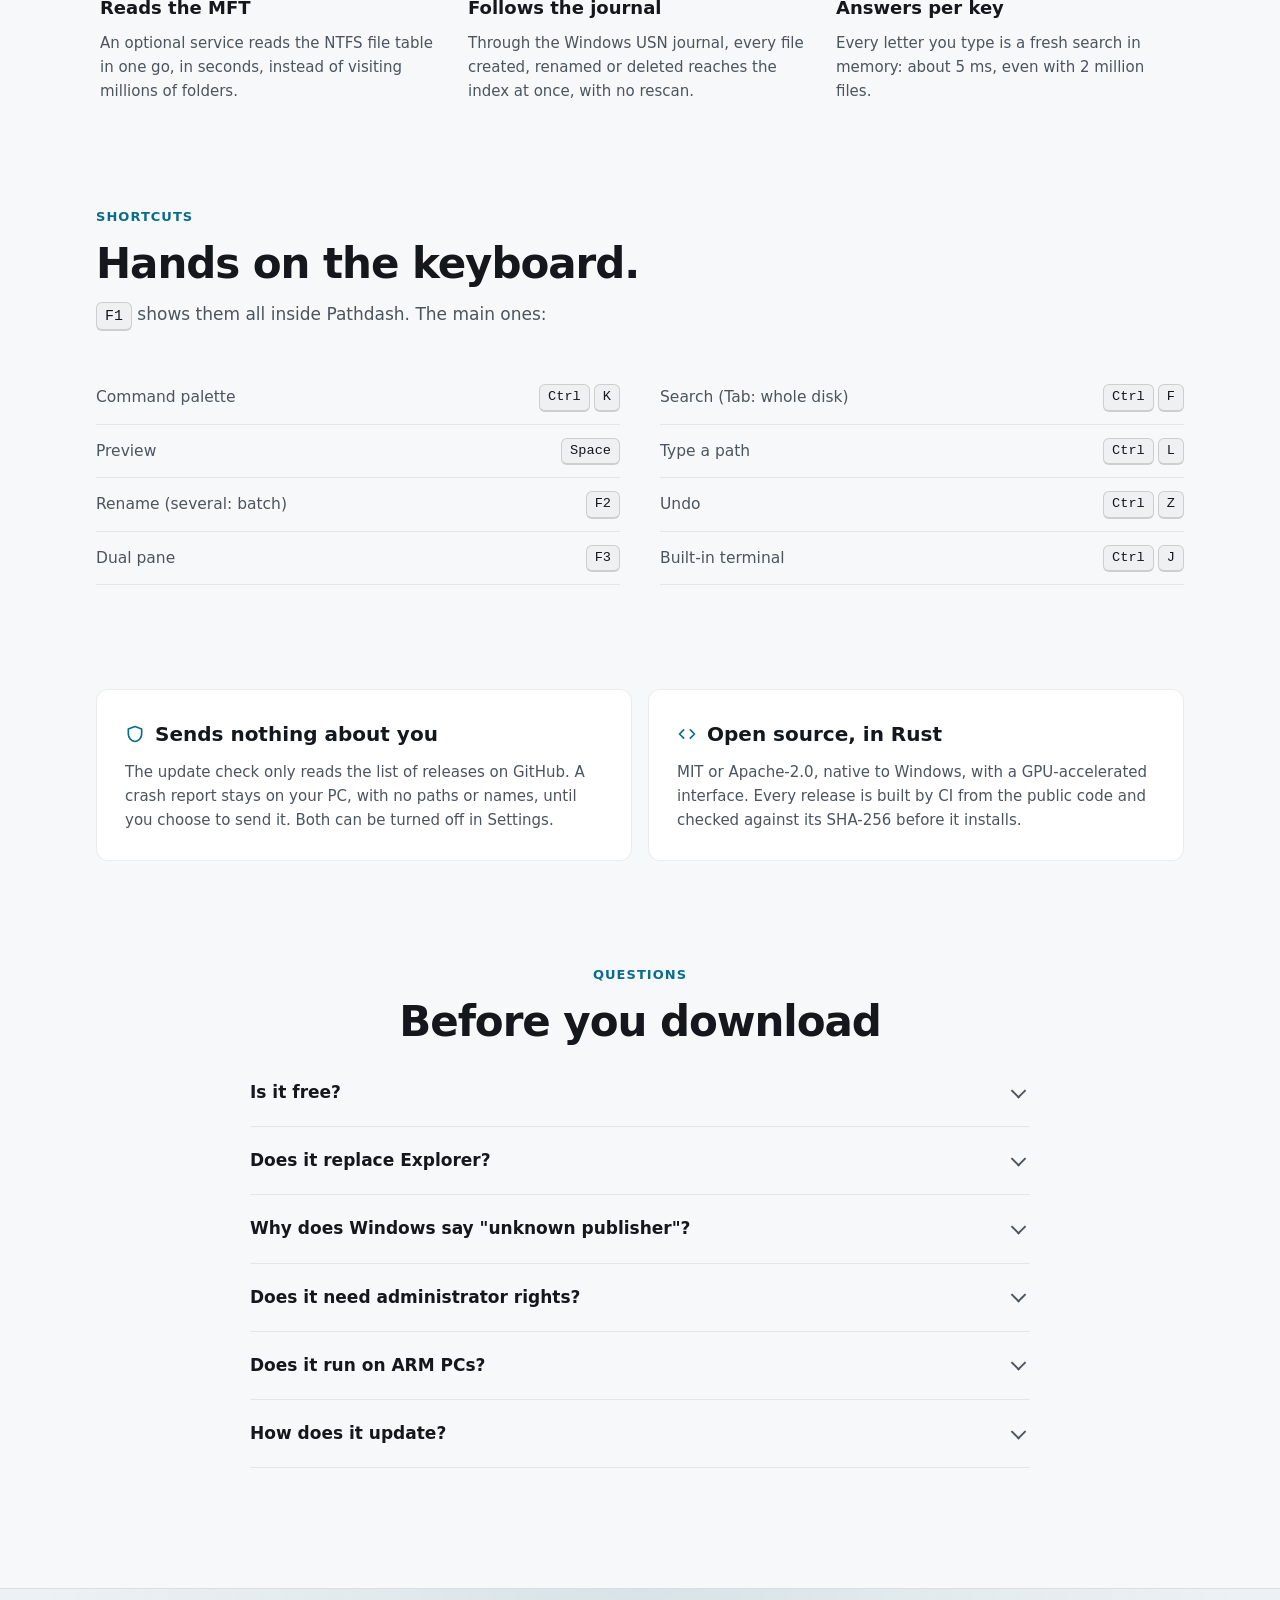
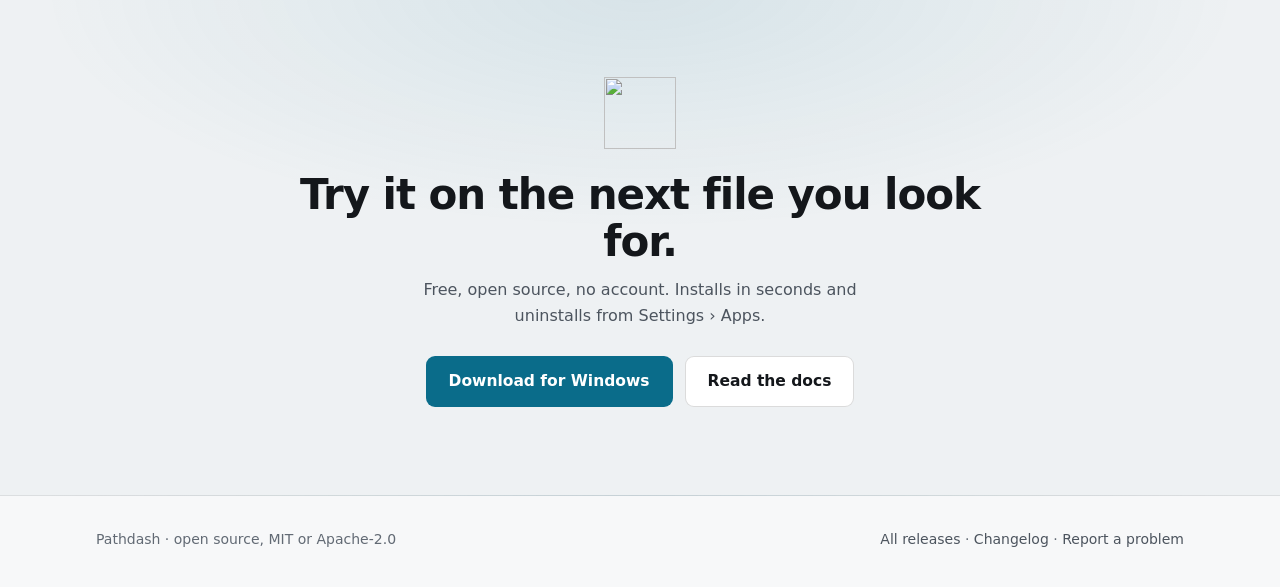
==== commit 8357824a: "Site: ícones ao lado dos títulos dos cartões, sem o quadradinho de fundo" ====
--- a/site/en/index.html
+++ b/site/en/index.html
@@ -128,38 +128,31 @@
       <p class="sub">Tabs, dual pane, column view, light and dark themes with Mica, English and Portuguese.</p>
       <div class="bento">
         <div class="card wide">
-          <div class="ico"><svg viewBox="0 0 24 24" fill="none" stroke="currentColor" stroke-width="2" stroke-linecap="round" stroke-linejoin="round" aria-hidden="true"><path d="M3 12a9 9 0 1 0 3-6.7L3 8"/><path d="M3 3v5h5"/></svg></div>
-          <h3>Undo anything</h3>
+          <h3><span class="ico"><svg viewBox="0 0 24 24" fill="none" stroke="currentColor" stroke-width="2" stroke-linecap="round" stroke-linejoin="round" aria-hidden="true"><path d="M3 12a9 9 0 1 0 3-6.7L3 8"/><path d="M3 3v5h5"/></svg></span>Undo anything</h3>
           <p>Copy, move, batch rename, send to the Recycle Bin: it all goes through a queue with real progress and comes back with <kbd>Ctrl</kbd> <kbd>Z</kbd>, even days later. Conflicts never overwrite without asking.</p>
         </div>
         <div class="card">
-          <div class="ico"><svg viewBox="0 0 24 24" fill="none" stroke="currentColor" stroke-width="2" stroke-linecap="round" stroke-linejoin="round" aria-hidden="true"><rect x="3" y="4" width="18" height="16" rx="2"/><path d="M12 4v16"/></svg></div>
-          <h3>Dual pane</h3>
+          <h3><span class="ico"><svg viewBox="0 0 24 24" fill="none" stroke="currentColor" stroke-width="2" stroke-linecap="round" stroke-linejoin="round" aria-hidden="true"><rect x="3" y="4" width="18" height="16" rx="2"/><path d="M12 4v16"/></svg></span>Dual pane</h3>
           <p><kbd>F3</kbd> splits the window; <kbd>F5</kbd> copies and <kbd>F6</kbd> moves to the other side.</p>
         </div>
         <div class="card">
-          <div class="ico"><svg viewBox="0 0 24 24" fill="none" stroke="currentColor" stroke-width="2" stroke-linecap="round" stroke-linejoin="round" aria-hidden="true"><path d="M20.6 13.4 13.4 20.6a2 2 0 0 1-2.8 0L3 13V3h10l7.6 7.6a2 2 0 0 1 0 2.8Z"/><circle cx="7.5" cy="7.5" r="1.5"/></svg></div>
-          <h3>Colour tags</h3>
+          <h3><span class="ico"><svg viewBox="0 0 24 24" fill="none" stroke="currentColor" stroke-width="2" stroke-linecap="round" stroke-linejoin="round" aria-hidden="true"><path d="M20.6 13.4 13.4 20.6a2 2 0 0 1-2.8 0L3 13V3h10l7.6 7.6a2 2 0 0 1 0 2.8Z"/><circle cx="7.5" cy="7.5" r="1.5"/></svg></span>Colour tags</h3>
           <p><kbd>Alt</kbd> + <kbd>1</kbd>…<kbd>7</kbd> tags; <code>tag:</code> finds.</p>
         </div>
         <div class="card">
-          <div class="ico"><svg viewBox="0 0 24 24" fill="none" stroke="currentColor" stroke-width="2" stroke-linecap="round" stroke-linejoin="round" aria-hidden="true"><path d="M21 12a9 9 0 1 1-9-9"/><path d="M21 3v6h-6"/><path d="M12 7v5l3 2"/></svg></div>
-          <h3>Every folder's size</h3>
+          <h3><span class="ico"><svg viewBox="0 0 24 24" fill="none" stroke="currentColor" stroke-width="2" stroke-linecap="round" stroke-linejoin="round" aria-hidden="true"><path d="M21 12a9 9 0 1 1-9-9"/><path d="M21 3v6h-6"/><path d="M12 7v5l3 2"/></svg></span>Every folder's size</h3>
           <p>The Size column adds up what is inside each folder, in MB, GB and TB.</p>
         </div>
         <div class="card">
-          <div class="ico"><svg viewBox="0 0 24 24" fill="none" stroke="currentColor" stroke-width="2" stroke-linecap="round" stroke-linejoin="round" aria-hidden="true"><path d="M3 10.5 12 3l9 7.5V20a1 1 0 0 1-1 1h-5v-6H9v6H4a1 1 0 0 1-1-1Z"/></svg></div>
-          <h3>Can be the default</h3>
+          <h3><span class="ico"><svg viewBox="0 0 24 24" fill="none" stroke="currentColor" stroke-width="2" stroke-linecap="round" stroke-linejoin="round" aria-hidden="true"><path d="M3 10.5 12 3l9 7.5V20a1 1 0 0 1-1 1h-5v-6H9v6H4a1 1 0 0 1-1-1Z"/></svg></span>Can be the default</h3>
           <p>Folders, drives and <kbd>Win</kbd> <kbd>E</kbd> open in Pathdash. One button goes back to Explorer.</p>
         </div>
         <div class="card wide">
-          <div class="ico"><svg viewBox="0 0 24 24" fill="none" stroke="currentColor" stroke-width="2" stroke-linecap="round" stroke-linejoin="round" aria-hidden="true"><path d="M3 8h6l2-3h10v14H3Z"/><path d="M3 8v11"/></svg></div>
-          <h3>Tabs and workspaces</h3>
+          <h3><span class="ico"><svg viewBox="0 0 24 24" fill="none" stroke="currentColor" stroke-width="2" stroke-linecap="round" stroke-linejoin="round" aria-hidden="true"><path d="M3 8h6l2-3h10v14H3Z"/><path d="M3 8v11"/></svg></span>Tabs and workspaces</h3>
           <p>Tabs that come back as you left them, drag out into a new window, and named sets of tabs to reopen from the palette. List, grid or column view, in three densities.</p>
         </div>
         <div class="card">
-          <div class="ico"><svg viewBox="0 0 24 24" fill="none" stroke="currentColor" stroke-width="2" stroke-linecap="round" stroke-linejoin="round" aria-hidden="true"><circle cx="12" cy="4.5" r="1.5"/><path d="M5 8h14M12 8v6m0 0-3 6m3-6 3 6"/></svg></div>
-          <h3>Accessible</h3>
+          <h3><span class="ico"><svg viewBox="0 0 24 24" fill="none" stroke="currentColor" stroke-width="2" stroke-linecap="round" stroke-linejoin="round" aria-hidden="true"><circle cx="12" cy="4.5" r="1.5"/><path d="M5 8h14M12 8v6m0 0-3 6m3-6 3 6"/></svg></span>Accessible</h3>
           <p>Narrator, high contrast with the system colours, and everything by keyboard.</p>
         </div>
       </div>
@@ -200,13 +193,11 @@
   <section class="reveal">
     <div class="wrap pair">
       <div class="card">
-        <div class="ico"><svg viewBox="0 0 24 24" fill="none" stroke="currentColor" stroke-width="2" stroke-linecap="round" stroke-linejoin="round" aria-hidden="true"><path d="M12 3 4 6v6c0 4.5 3.4 8.3 8 9 4.6-.7 8-4.5 8-9V6Z"/></svg></div>
-        <h3>Sends nothing about you</h3>
+        <h3><span class="ico"><svg viewBox="0 0 24 24" fill="none" stroke="currentColor" stroke-width="2" stroke-linecap="round" stroke-linejoin="round" aria-hidden="true"><path d="M12 3 4 6v6c0 4.5 3.4 8.3 8 9 4.6-.7 8-4.5 8-9V6Z"/></svg></span>Sends nothing about you</h3>
         <p>The update check only reads the list of releases on GitHub. A crash report stays on your PC, with no paths or names, until you choose to send it. Both can be turned off in Settings.</p>
       </div>
       <div class="card">
-        <div class="ico"><svg viewBox="0 0 24 24" fill="none" stroke="currentColor" stroke-width="2" stroke-linecap="round" stroke-linejoin="round" aria-hidden="true"><path d="m8 7-5 5 5 5M16 7l5 5-5 5"/></svg></div>
-        <h3>Open source, in Rust</h3>
+        <h3><span class="ico"><svg viewBox="0 0 24 24" fill="none" stroke="currentColor" stroke-width="2" stroke-linecap="round" stroke-linejoin="round" aria-hidden="true"><path d="m8 7-5 5 5 5M16 7l5 5-5 5"/></svg></span>Open source, in Rust</h3>
         <p>MIT or Apache-2.0, native to Windows, with a GPU-accelerated interface. Every release is built by CI from the public code and checked against its SHA-256 before it installs.</p>
       </div>
     </div>
--- a/site/style.css
+++ b/site/style.css
@@ -172,9 +172,9 @@
 .bento { display: grid; grid-template-columns: repeat(3, minmax(0, 1fr)); gap: 16px; }
 .card { background: var(--surface); border: 1px solid var(--line); border-radius: var(--radius); padding: 24px; }
 .card.wide { grid-column: span 2; }
-.card .ico { width: 36px; height: 36px; border-radius: 9px; display: grid; place-items: center; background: var(--accent-soft); color: var(--accent); margin-bottom: 16px; }
+.card h3 { display: flex; align-items: center; gap: 10px; margin: 0 0 8px; font-size: 17px; }
+.card .ico { display: inline-flex; flex: none; color: var(--accent); }
 .card .ico svg { width: 20px; height: 20px; }
-.card h3 { margin: 0 0 6px; font-size: 17px; }
 .card p { margin: 0; color: var(--muted); font-size: 15px; }
 
 /* Steps */
